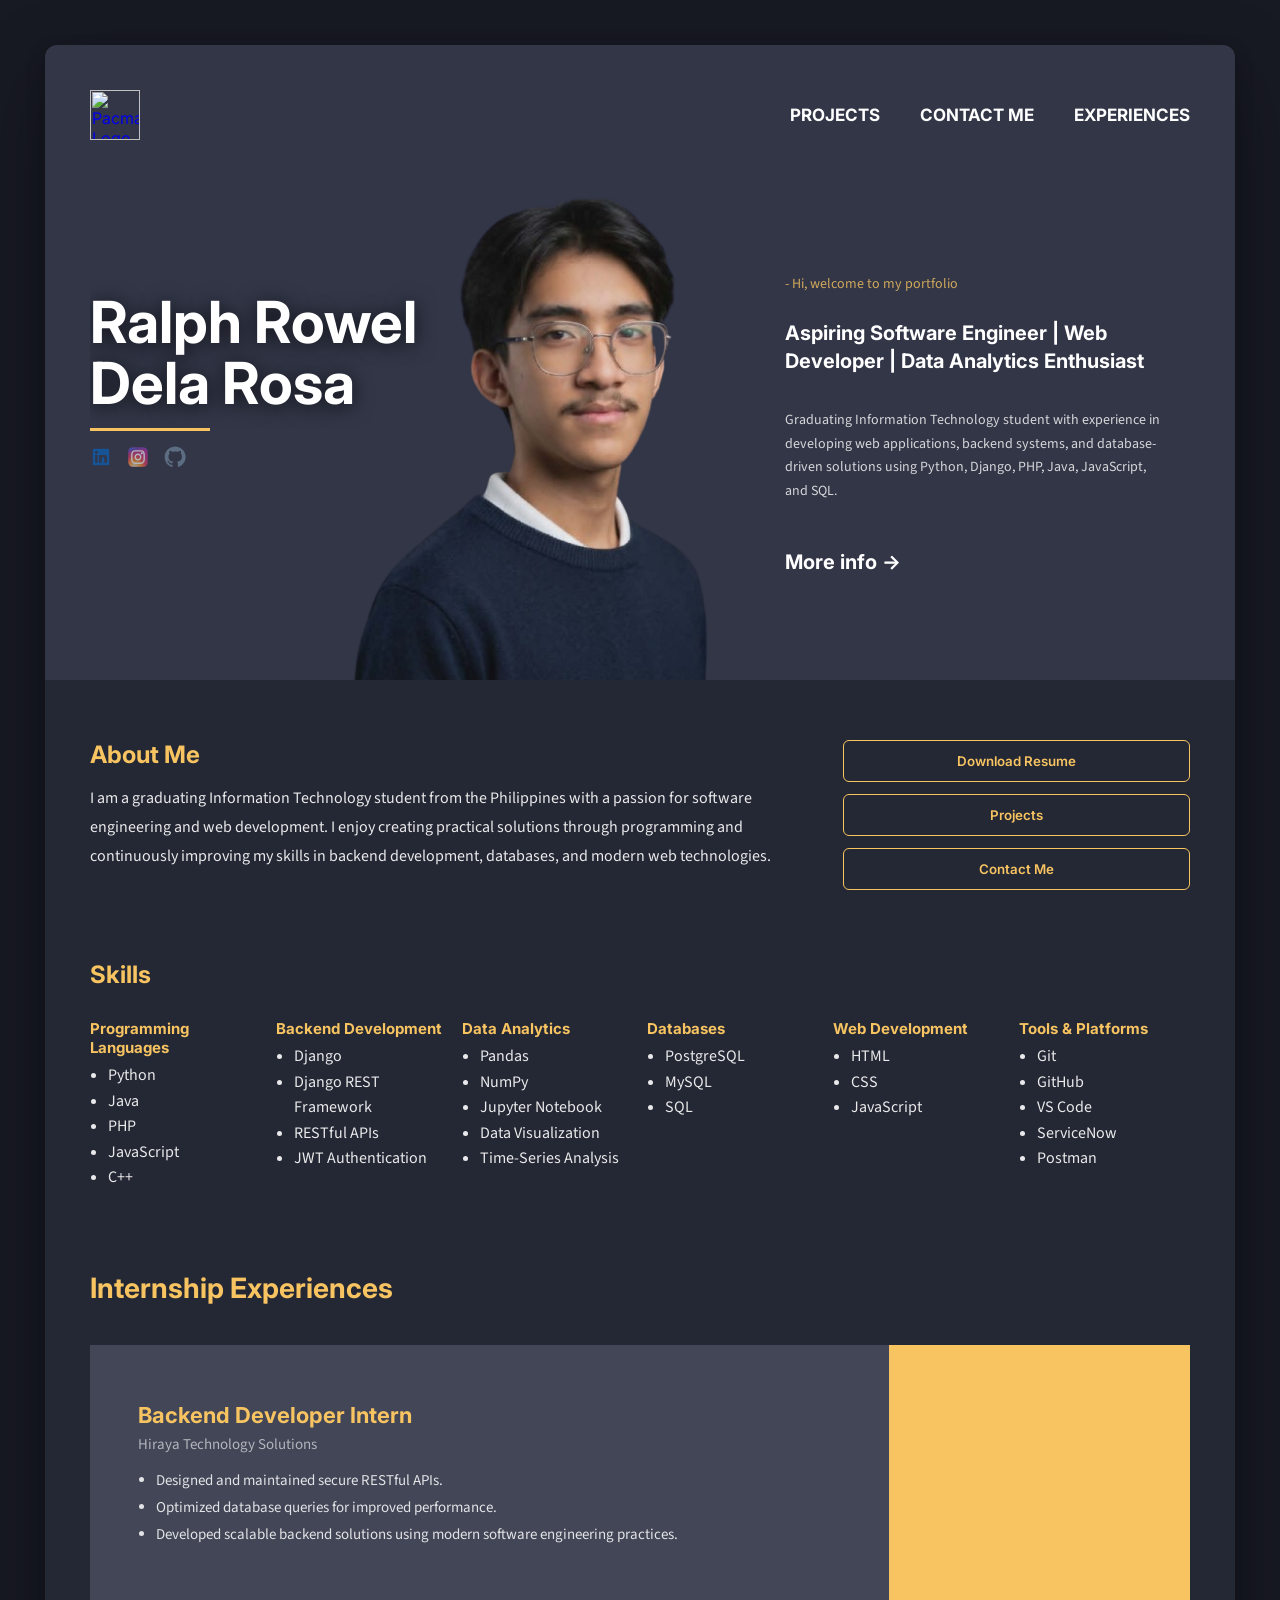
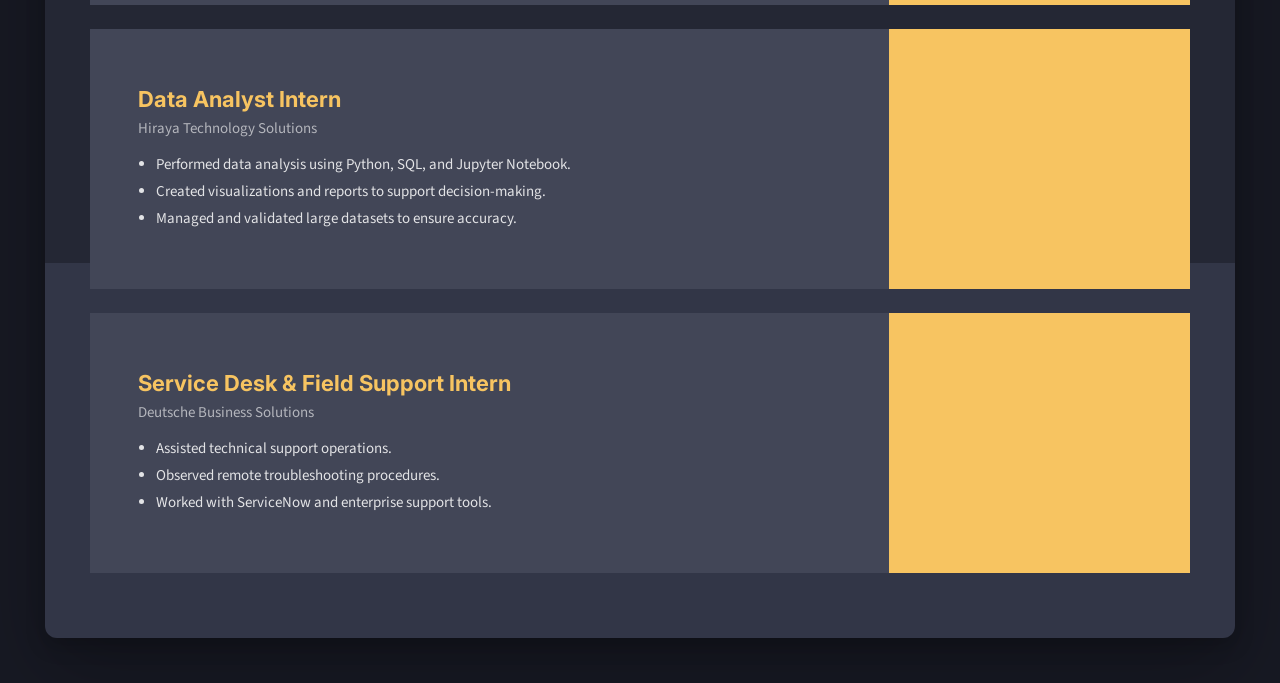
==== index.html @ 61524c58 "created hero, aboaut-skill, experience sections" ====
<head>
    <link href="https://fonts.googleapis.com/css2?family=Inter:wght@400;600;700&family=Source+Sans+3:wght@300;400;600&display=swap" rel="stylesheet">
    <link rel="stylesheet" href="css/global.css">
    <link rel="stylesheet" href="css/layout.css">
    <link rel="stylesheet" href="css/navbar.css">
    <link rel="stylesheet" href="css/hero.css">
    <link rel="stylesheet" href="css/about-skill.css">
    <link rel="stylesheet" href="css/experiences.css">
</head>
<body>

    <div class="page-container">

        <div class="content">
            <nav class="navbar">

                <a href="index.html" class="logo">
                    <img src="assets/images/Pacman.png" alt="Pacman Logo">
                </a>

                <div class="nav-links">
                    <a href="projects.html"><b>PROJECTS</b></a>
                    <a href="#contact"><b>CONTACT ME</b></a>
                    <a href="#xp"><b>EXPERIENCES</b></a>
                </div>

            </nav>
            <section class="hero">

                <div class="hero-image">
                    <img src="assets/images/ralph2.png" alt="ralph">
                </div>

                <div class="hero-left">
                    <h1>Ralph Rowel<br>Dela Rosa</h1>
                    <div class="hero-line"></div>
                    <div class="hero-socials">
                        <a href="https://linkedin.com">
                            <img src="assets/icons/linkedin.svg" alt="LinkedIn">
                        </a>
                        <a href="https://instagram.com">
                            <img src="assets/icons/instagram.svg" alt="Instagram">
                        </a>
                        <a href="https://github.com">
                            <img src="assets/icons/github.svg" alt="GitHub">
                        </a>
                    </div>
                </div>

                <div class="hero-right">
                    <p style="color: #F7C461;">- Hi, welcome to my portfolio</p>
                    <br>
                    <h2>Aspiring Software Engineer | Web Developer | Data Analytics Enthusiast</h2>
                    <br>
                    <p>
                        Graduating Information Technology student with experience in developing web applications,
                        backend systems, and database-driven solutions using Python, Django, PHP, Java, JavaScript, and SQL.
                    </p>
                    <br>
                    <br>
                    <h2>
                        More info ->
                    </h2>
                </div>

            </section>

        </div>

        <section class="about-skill">

            <div class="content">
                
                <!-- ABOUT + BUTTONS -->
                <div class="about-container">

                    <div class="about-left">

                        <h2>About Me</h2>   

                        <p>
                            I am a graduating Information Technology student from the Philippines with a passion for software engineering and web development. I enjoy creating practical solutions through programming and continuously improving my skills in backend development, databases, and modern web technologies.
                        </p>

                    </div>

                    <div class="about-buttons">

                        <button>Download Resume</button>
                        <button>Projects</button>
                        <button>Contact Me</button>

                    </div>

                </div>

                <!-- SKILLS -->
                <div class="skills-container">

                    <h2>Skills</h2>

                    <div class="skills-grid">

                        <div class="skill-group">
                            <h3>Programming Languages</h3>
                            <ul>
                                <li>Python</li>
                                <li>Java</li>
                                <li>PHP</li>
                                <li>JavaScript</li>
                                <li>C++</li>
                            </ul>
                        </div>

                        <div class="skill-group">
                            <h3>Backend Development</h3>
                            <ul>
                                <li>Django</li>
                                <li>Django REST Framework</li>
                                <li>RESTful APIs</li>
                                <li>JWT Authentication</li>
                            </ul>
                        </div>

                        <div class="skill-group">
                            <h3>Data Analytics</h3>
                            <ul>
                                <li>Pandas</li>
                                <li>NumPy</li>
                                <li>Jupyter Notebook</li>
                                <li>Data Visualization</li>
                                <li>Time-Series Analysis</li>
                            </ul>
                        </div>

                        <div class="skill-group">
                            <h3>Databases</h3>
                            <ul>
                                <li>PostgreSQL</li>
                                <li>MySQL</li>
                                <li>SQL</li>
                            </ul>
                        </div>

                        <div class="skill-group">
                            <h3>Web Development</h3>
                            <ul>
                                <li>HTML</li>
                                <li>CSS</li>
                                <li>JavaScript</li>
                            </ul>
                        </div>

                        <div class="skill-group">
                            <h3>Tools & Platforms</h3>
                            <ul>
                                <li>Git</li>
                                <li>GitHub</li>
                                <li>VS Code</li>
                                <li>ServiceNow</li>
                                <li>Postman</li>
                            </ul>
                        </div>

                    </div>

                </div>
                

            </div>
        </section>
        <section class="experiences" id="xp">
            <div class="content">

                <h2 class="experiences-header">Internship Experiences</h2>

                <div class="experiences-list">

                    <div class="experience-card">
                        <div class="experience-info">
                            <h3>Backend Developer Intern</h3>
                            <p class="experience-company">Hiraya Technology Solutions</p>
                            <ul>
                                <li>Designed and maintained secure RESTful APIs.</li>
                                <li>Optimized database queries for improved performance.</li>
                                <li>Developed scalable backend solutions using modern software engineering practices.</li>
                            </ul>
                        </div>
                        <div class="experience-image"></div>
                    </div>

                    <div class="experience-card">
                        <div class="experience-info">
                            <h3>Data Analyst Intern</h3>
                            <p class="experience-company">Hiraya Technology Solutions</p>
                            <ul>
                                <li>Performed data analysis using Python, SQL, and Jupyter Notebook.</li>
                                <li>Created visualizations and reports to support decision-making.</li>
                                <li>Managed and validated large datasets to ensure accuracy.</li>
                            </ul>
                        </div>
                        <div class="experience-image"></div>
                    </div>

                    <div class="experience-card">
                        <div class="experience-info">
                            <h3>Service Desk & Field Support Intern</h3>
                            <p class="experience-company">Deutsche Business Solutions</p>
                            <ul>
                                <li>Assisted technical support operations.</li>
                                <li>Observed remote troubleshooting procedures.</li>
                                <li>Worked with ServiceNow and enterprise support tools.</li>
                            </ul>
                        </div>
                        <div class="experience-image"></div>
                    </div>

                </div>
            </div>
        </section>
    </div>

</body>
---- css/global.css ----
* {
    margin: 0;
    padding: 0;
    box-sizing: border-box;
}
h1, h2, h3, .navbar {
    font-family: 'Inter', sans-serif;
}

body, p {
    font-family: 'Source Sans 3', sans-serif;
}
body {
    background-color: #171923;
    color: white;
}
---- css/layout.css ----
.page-container {
    position: relative;

    /* floating space from browser edges */
    margin: 45px;

    /* "paper" background */
    background-color: #323647;
    

    /* shape of the paper */
    border-radius: 12px;

    /* inner spacing for all content */
    padding: 45px;

    /* ensures it fills screen height nicely */
    min-height: calc(100vh - 90px);

    box-shadow:
        0 8px 20px rgba(0,0,0,0.20),
        0 30px 80px rgba(0,0,0,0.25);
}
.content {
    max-width: 1100px;
    margin: 0 auto;
}
---- css/navbar.css ----
.navbar {
    display: flex;
    justify-content: space-between;
    align-items: center;

    /* IMPORTANT: keeps it inside layout breathing space */
    width: 100%;

    /* adds extra separation from top if needed */
    margin-bottom: 40px;
    
}
.logo {
    display: flex;
    align-items: center;
}

.logo img {
    height: 50px;
    width: auto;
}
.nav-links {
    display: flex;
    gap: 40px; /* space between menu items */
    align-items: center;
}
.nav-links a {
    position: relative;
    text-decoration: none;
    color: white;
    font-weight: bold;
    font-size: 17px;

    transition: color 0.25s ease;
}
.nav-links a:hover {
    color: #b5b5b5;
}
.nav-links a::after {
    content: "";

    position: absolute;
    left: 50%;
    bottom: -10px;

    width: 9px;
    height: 9px;
    background-color: #F7C461;

    border-radius: 50%;

    transform: translateX(-50%) scale(0);
    transition: transform 0.25s ease;
}
.nav-links a:hover::after {
    transform: translateX(-50%) scale(1);
}
---- css/hero.css ----
/* =====================
   HERO SECTION
===================== */
.hero {
    position: relative;             /* image anchors to this */
    display: flex;
    justify-content: space-between;
    align-items: center;
    overflow: hidden;               /* stops image bleeding into about-skill */
    min-height: 500px;              /* ← overall hero height — adjust this */
    margin-top: 40px;
}

/* =====================
   PHOTO — sits behind everything
===================== */
.hero-image {
    position: absolute;
    bottom: 0;                      /* ← anchored to bottom of hero */
    left: 48%;                      /* ← horizontal position — adjust this */
    transform: translateX(-65%);    /* ← fine-tune left/right centering — adjust this */
    width: 420px;                   /* ← image width — adjust this */
    height: 105%;                   /* ← image height — adjust this */
    z-index: 1;                     /* behind both columns */
    overflow: hidden;
    border-radius: 12px 12px 0 0;  /* flat bottom, rounded top */
    transition: transform 0.3s ease;
}

.hero-image:hover {
    transform: translateX(-65%) scale(1.02); /* keeps position on hover */
}

.hero-image img {
    width: 100%;
    height: 100%;
    object-fit: cover;
    object-position: top;           /* ← crop focus — change to 'center' if needed */
    display: block;
}

/* =====================
   LEFT SIDE — name, line, socials
===================== */
.hero-left {
    flex-shrink: 0;
    display: flex;
    flex-direction: column;
    gap: 15px;
    position: relative;
    z-index: 2;
    margin-top: -100px;
}

.hero-left h1 {
    margin: 0;
    font-size: 58px;                /* ← name size — adjust this */
    line-height: 1.05;
    text-shadow: 0 2px 20px rgba(0, 0, 0, 0.7); /* keeps name readable over photo */
}

/* GOLD LINE — underline of name */
.hero-line {
    width: 120px;
    height: 3px;
    background-color: #F7C461;
}

/* SOCIAL LINKS */
.hero-socials {
    display: flex;
    flex-direction: row;
    gap: 15px;
    align-items: center;
}

.hero-socials a {
    text-decoration: none;
    font-size: 14px;
    opacity: 0.8;
    transition: 0.2s ease;
}

.hero-socials a:hover {
    opacity: 1;
    color: #F7C461;
}

.hero-socials img {
    width: 22px;
    height: 22px;
    cursor: pointer;
    opacity: 0.8;
    transition: 0.2s ease;
}

.hero-socials img:hover {
    opacity: 1;
    transform: translateY(-2px);
}

/* =====================
   RIGHT SIDE — intro text
===================== */
.hero-right {
    position: absolute;             /* out of flex flow entirely */
    right: 25;                       /* ← anchored to right edge of hero — adjust this */
    top: 50%;
    transform: translateY(-50%);    /* vertically centered */
    width: 380px;                   /* ← fixed width so text doesn't sprawl — adjust this */
    z-index: 2;
}

.hero-right h2 {
    font-size: 20px;
    line-height: 1.4;
    margin-bottom: 12px;
    transition: color 0.2s ease;
}

.hero-right h2:hover {
    color: #F7C461;
}

.hero-right p {
    font-size: 14px;
    line-height: 1.7;
    opacity: 0.8;
    max-width: 380px;
}
---- css/about-skill.css ----
.about-skill {
    background-color: #242734;
    color: white;
    padding: 60px 0;
    margin-left: -45px;
    margin-right: -45px;
    margin-bottom: 0px;
}

/* =========================
   ABOUT SECTION
========================= */

.about-container {
    display: flex;
    justify-content: space-between;
    align-items: flex-start;
    gap: 60px;
    margin-bottom: 70px;
}

.about-left {
    flex: 2;
}

.about-left h2 {
    color: #F7C461;
    margin-bottom: 15px;
}

.about-left p {
    font-size: 16px;
    line-height: 1.8;
    opacity: 0.9;
}

/* =========================
   BUTTONS
========================= */

.about-buttons {
    flex: 1;

    display: flex;
    flex-direction: column;
    gap: 12px;
}

.about-buttons button {
    background-color: transparent;
    border: 1px solid #F7C461;
    color: #F7C461;

    padding: 12px;

    border-radius: 6px;

    cursor: pointer;
    transition: 0.25s ease;

    font-family: 'Inter', sans-serif;
    font-weight: 600;
}

.about-buttons button:hover {
    background-color: #F7C461;
    color: #242734;
}

/* =========================
   SKILLS
========================= */

.skills-container h2 {
    color: #F7C461;
    margin-bottom: 30px;
}

.skills-grid {
    display: grid;
    grid-template-columns: repeat(6, 1fr);
    gap: 15px;
    align-items: start;     /* each group only as tall as its content */
}

.skill-group {
    min-width: 0;           /* prevents content from overflowing its column */
}

.skill-group h3 {
    color: #F7C461;
    margin-bottom: 6px;     /* slight bump so heading doesn't sit too tight */
    font-size: 15px;
    white-space: normal;    /* allows heading to wrap if needed */
    word-break: break-word;
}

.skill-group ul {
    padding-left: 18px;
}

.skill-group li {
    margin-bottom: 0px;
    line-height: 1.6;
    opacity: 0.9;
}
---- css/experiences.css ----
.experiences {
    position: relative;
    padding: 20px 0;
}

.experiences::before {
    content: '';
    position: absolute;
    top: 0;
    left: -45px;                    /* matches about-skill negative margins */
    right: -45px;                   /* matches about-skill negative margins */
    height: 65%;                    /* ← how far it bleeds down — adjust this */
    background-color: #242734;      /* exact about-skill background color */
    z-index: 0;
}

.experiences .content {
    position: relative;
    z-index: 1;
}

.experiences-header {
    color: #F7C461;
    margin-bottom: 40px;
    font-size: 28px;
}

/* ---- CARDS LIST ---- */
.experiences-list {
    display: flex;
    flex-direction: column;
    gap: 24px;                          /* ← spacing between cards — adjust this */
}

/* ---- SINGLE CARD ---- */
.experience-card {
    display: flex;
    justify-content: space-between;
    align-items: center;
    background-color: #424657;
    border-radius: 0;                   /* ← removed rounded edges */
    padding: 40px 48px;                 /* ← increased inner spacing */
    height: 260px;                      /* ← taller card — adjust this */
    box-sizing: border-box;
}

/* ---- LEFT: TEXT ---- */
.experience-info {
    display: flex;
    flex-direction: column;
    justify-content: center;
    gap: 6px;
    flex: 1;
    padding-right: 40px;               /* ← gap between text and image — adjust this */
}

.experience-info h3 {
    color: #F7C461;
    font-size: 22px;                    /* ← bigger title */
    margin: 0;
}

.experience-company {
    font-size: 15px;                    /* ← bigger company name */
    opacity: 0.6;
    margin: 0;
}

.experience-info ul {
    margin: 6px 0 0;
    padding-left: 18px;
}

.experience-info li {
    font-size: 15px;                    /* ← bigger bullet text */
    line-height: 1.8;
    opacity: 0.85;
}

/* ---- RIGHT: IMAGE PLACEHOLDER ---- */
.experience-image {
    margin-top: -40px;              /* matches card padding-top */
    margin-bottom: -40px;           /* matches card padding-bottom */
    margin-right: -48px;            /* matches card padding-right */
    width: 30%;                     /* ← how much of the card it covers — adjust this */
    height: calc(100% + 80px);      /* compensates for the top + bottom negative margins */
    background-color: #F7C461;
    border-radius: 0;
    flex-shrink: 0;
}
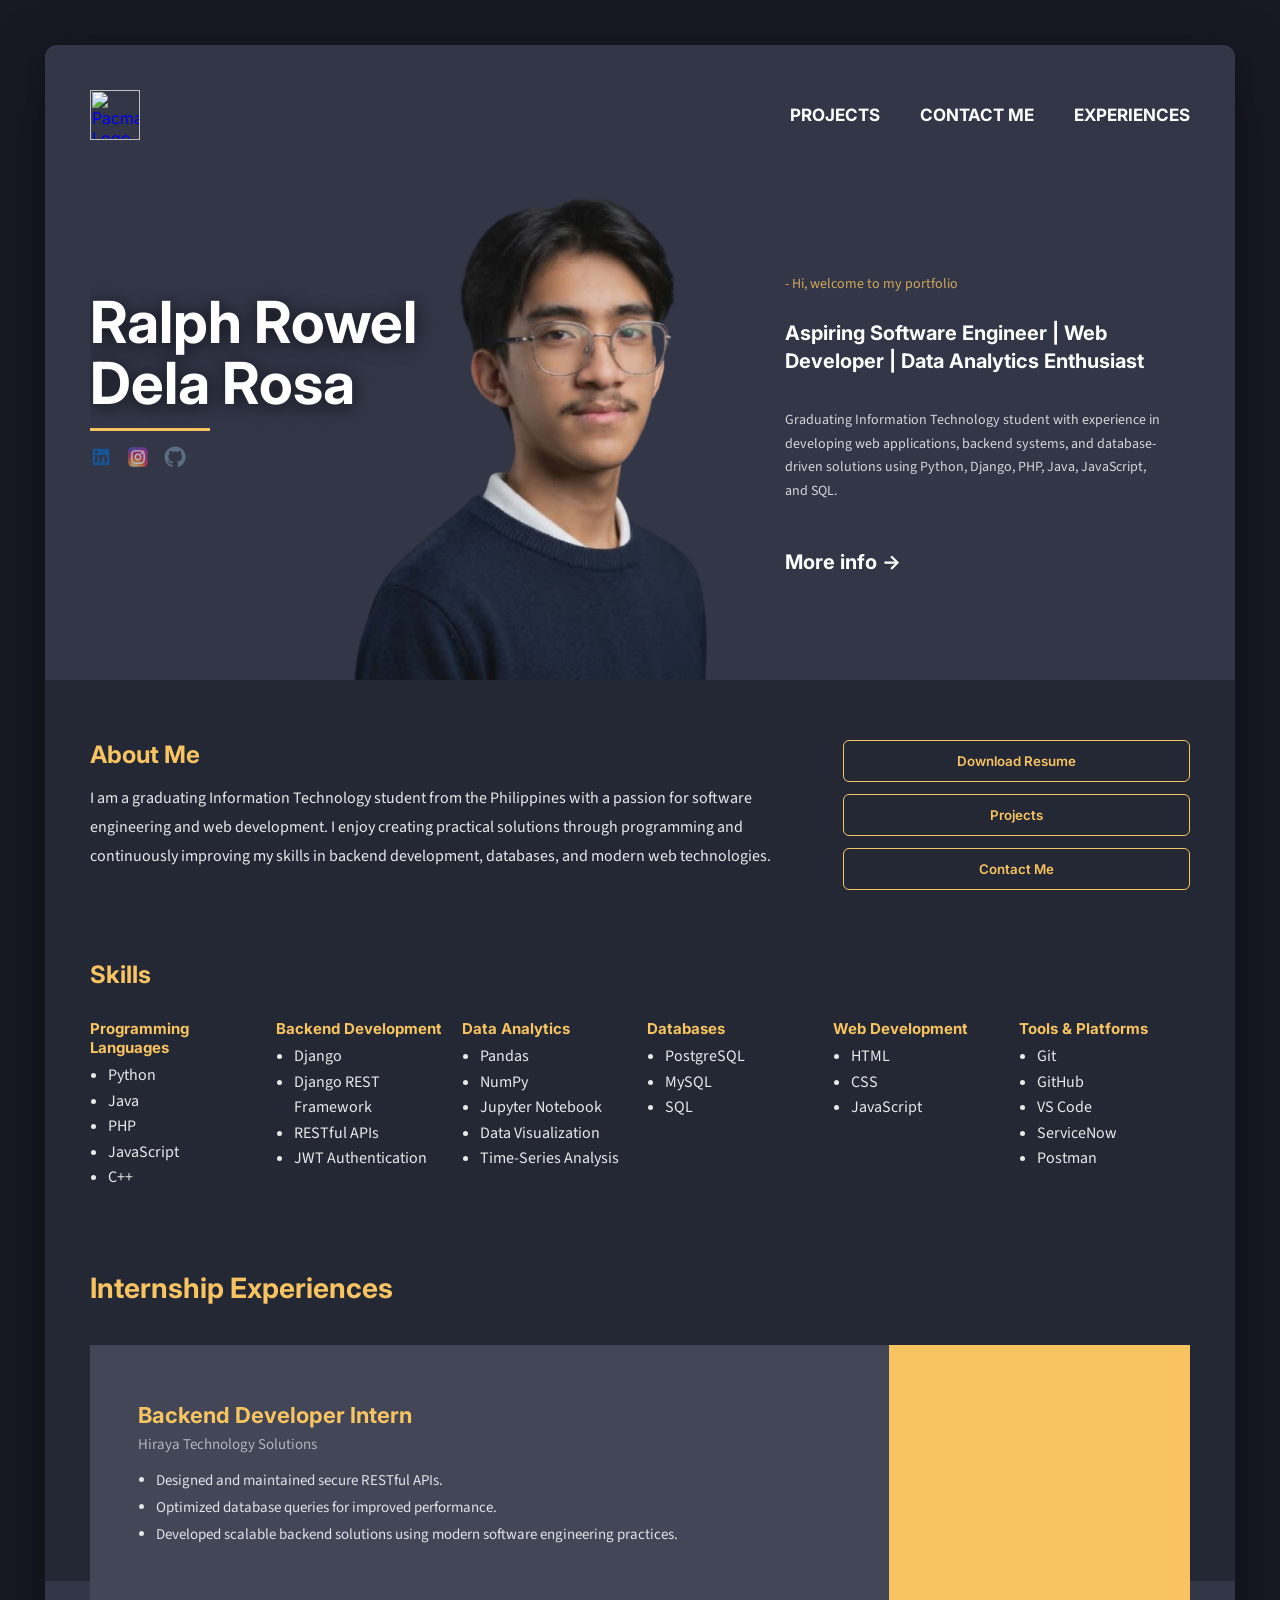
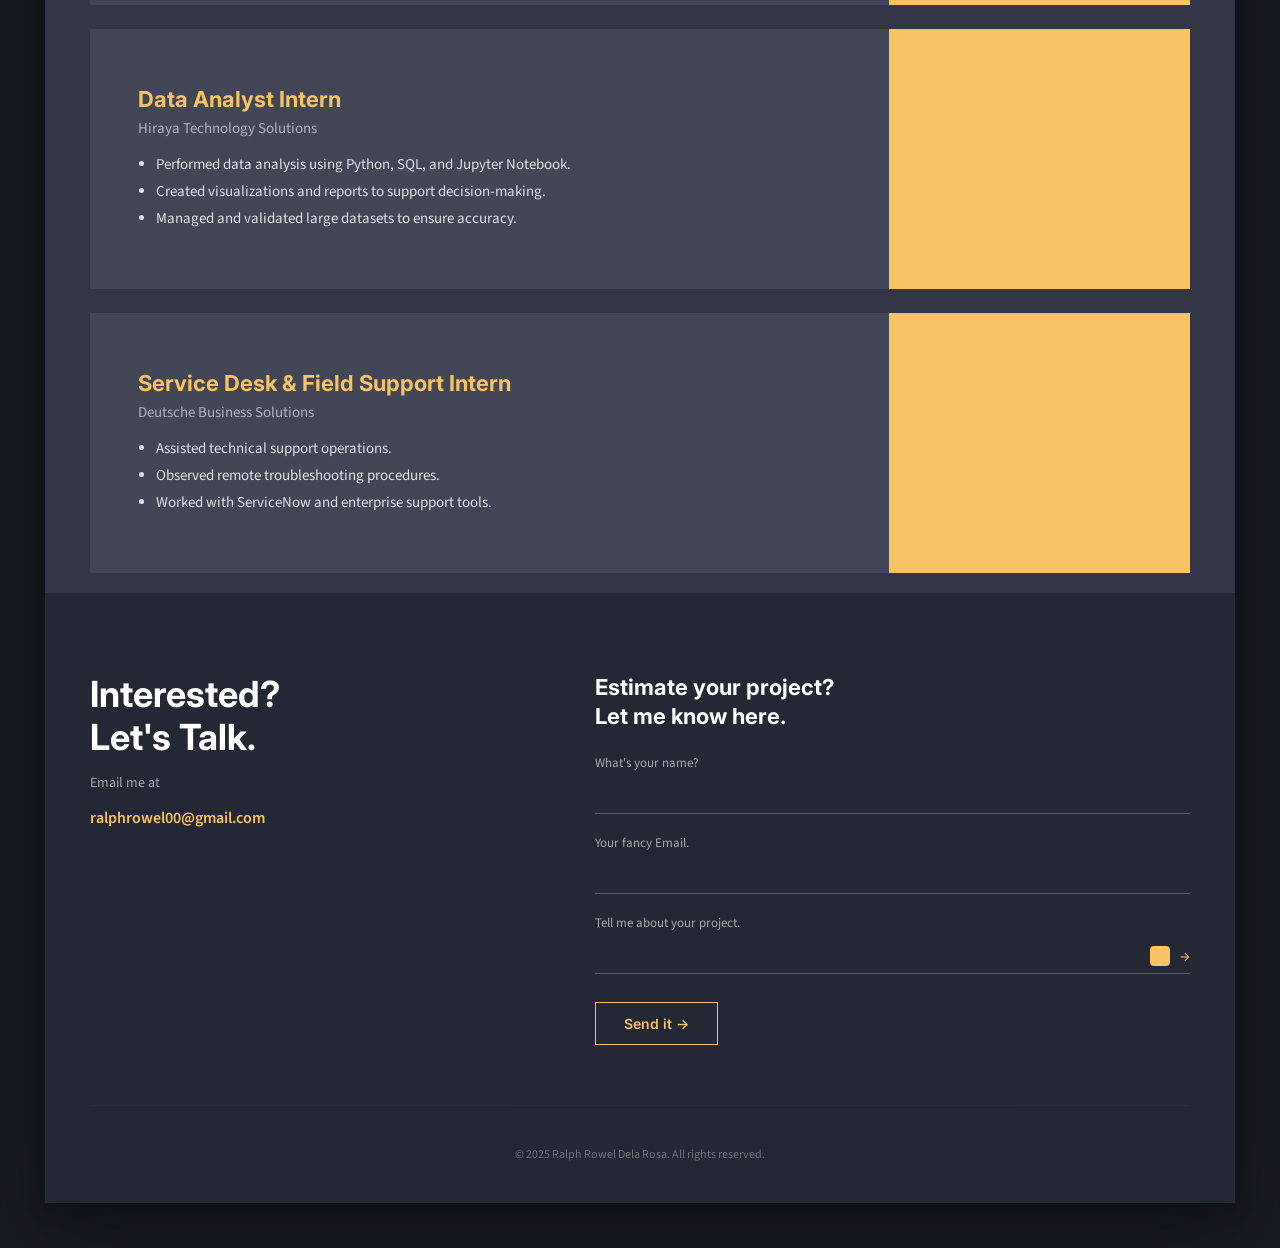
==== commit 34356494: "footer" ====
--- a/index.html
+++ b/index.html
@@ -6,6 +6,7 @@
     <link rel="stylesheet" href="css/hero.css">
     <link rel="stylesheet" href="css/about-skill.css">
     <link rel="stylesheet" href="css/experiences.css">
+    <link rel="stylesheet" href="css/footer.css">
 </head>
 <body>
 
@@ -218,6 +219,58 @@
                 </div>
             </div>
         </section>
+        <footer class="footer" id="contact">
+            <div class="content">
+                <div class="footer-container">
+
+                    <!-- LEFT -->
+                    <div class="footer-left">
+                        <h2>Interested?<br>Let's Talk.</h2>
+                        <p>Email me at</p>
+                        <a href="mailto:ralphrowel00@gmail.com" class="footer-email">
+                            ralphrowel00@gmail.com
+                        </a>
+                    </div>
+
+                    <!-- RIGHT -->
+                    <div class="footer-right">
+                        <h2>Estimate your project?<br>Let me know here.</h2>
+
+                        <!-- replace YOUR_FORM_ID with your Formspree ID when ready -->
+                        <form class="footer-form" action="https://formspree.io/f/YOUR_FORM_ID" method="POST">
+
+                            <div class="form-field">
+                                <label>What's your name?</label>
+                                <input type="text" name="name" placeholder=" " required>
+                            </div>
+
+                            <div class="form-field">
+                                <label>Your fancy Email.</label>
+                                <input type="email" name="email" placeholder=" " required>
+                            </div>
+
+                            <div class="form-field">
+                                <label>Tell me about your project.</label>
+                                <div class="form-last-row">
+                                    <input type="text" name="project" required>
+                                    <div class="form-actions">
+                                        <div class="attach-btn"></div>  <!-- replace with icon later -->
+                                        <span class="form-arrow">→</span>
+                                    </div>
+                                </div>
+                            </div>
+
+                            <button type="submit">Send it →</button>
+
+                        </form>
+                    </div>
+
+                </div>
+
+                <p class="footer-bottom">© 2025 Ralph Rowel Dela Rosa. All rights reserved.</p>
+
+            </div>
+        </footer>
     </div>
 
 </body>
--- a/css/experiences.css
+++ b/css/experiences.css
@@ -9,7 +9,7 @@
     top: 0;
     left: -45px;                    /* matches about-skill negative margins */
     right: -45px;                   /* matches about-skill negative margins */
-    height: 65%;                    /* ← how far it bleeds down — adjust this */
+    height: 35%;                    /* ← how far it bleeds down — adjust this */
     background-color: #242734;      /* exact about-skill background color */
     z-index: 0;
 }
--- a/css/footer.css
+++ b/css/footer.css
@@ -0,0 +1,166 @@
+.footer {
+    background-color: #242734;
+    color: white;
+    padding: 80px 0 40px;
+    margin-left: -45px;
+    margin-right: -45px;
+    margin-bottom: -45px;           /* ← pulls footer flush to page bottom */
+}
+
+.footer-container {
+    display: flex;
+    justify-content: space-between;
+    align-items: flex-start;
+    gap: 80px;                      /* ← gap between left and right — adjust this */
+    margin-bottom: 60px;
+}
+
+/* ---- LEFT ---- */
+.footer-left {
+    flex: 1;
+    display: flex;
+    flex-direction: column;
+    gap: 14px;
+}
+
+.footer-left h2 {
+    font-size: 36px;                /* ← heading size — adjust this */
+    line-height: 1.2;
+    margin: 0;
+}
+
+.footer-left p {
+    font-size: 14px;
+    opacity: 0.6;
+    margin: 0;
+}
+
+.footer-email {
+    color: #F7C461;
+    text-decoration: none;
+    font-size: 16px;
+    font-weight: 600;
+    transition: opacity 0.2s ease;
+}
+
+.footer-email:hover {
+    opacity: 0.75;
+}
+
+/* ---- RIGHT ---- */
+.footer-right {
+    flex: 1.4;
+    display: flex;
+    flex-direction: column;
+    gap: 24px;
+}
+
+.footer-right h2 {
+    font-size: 22px;
+    line-height: 1.3;
+    margin: 0;
+}
+
+/* ---- FORM ---- */
+.footer-form {
+    display: flex;
+    flex-direction: column;
+    gap: 20px;
+}
+
+.form-field {
+    display: flex;
+    flex-direction: column;
+    gap: 6px;
+    position: relative;
+}
+
+.form-field label {
+    font-size: 13px;
+    opacity: 0.6;
+}
+
+.form-field input {
+    background: transparent;
+    border: none;
+    border-bottom: 1px solid rgba(255, 255, 255, 0.25);
+    color: white;
+    font-size: 15px;
+    font-family: 'Inter', sans-serif;
+    padding: 8px 32px 8px 0;        /* right padding leaves room for arrow */
+    outline: none;
+    transition: border-color 0.2s ease;
+    width: 100%;
+    box-sizing: border-box;
+}
+
+.form-field input:focus {
+    border-bottom-color: #F7C461;
+}
+
+.form-last-row {
+    display: flex;
+    align-items: center;
+    border-bottom: 1px solid rgba(255, 255, 255, 0.25);
+    transition: border-color 0.2s ease;
+}
+
+.form-last-row input {
+    border-bottom: none;            /* border is now on the wrapper */
+    flex: 1;
+}
+
+.form-last-row:focus-within {
+    border-bottom-color: #F7C461;
+}
+
+.form-actions {
+    display: flex;
+    align-items: center;
+    gap: 10px;
+    flex-shrink: 0;
+}
+
+.attach-btn {
+    width: 20px;                    /* ← swap with img tag when ready */
+    height: 20px;
+    background-color: #F7C461;      /* temporary placeholder */
+    border-radius: 4px;
+    cursor: pointer;
+}
+
+.form-arrow {
+    color: #F7C461;
+    font-size: 16px;
+    pointer-events: none;
+}
+
+/* ---- SUBMIT ---- */
+.footer-form button {
+    align-self: flex-start;
+    background: transparent;
+    border: 1px solid #F7C461;
+    color: #F7C461;
+    padding: 12px 28px;
+    font-family: 'Inter', sans-serif;
+    font-weight: 600;
+    font-size: 14px;
+    cursor: pointer;
+    transition: 0.25s ease;
+    margin-top: 8px;
+}
+
+.footer-form button:hover {
+    background-color: #F7C461;
+    color: #242734;
+}
+
+/* ---- BOTTOM ---- */
+.footer-bottom {
+    text-align: center;
+    font-size: 12px;
+    opacity: 0.35;
+    margin: 0;
+    padding-top: 40px;
+    border-top: 1px solid rgba(255, 255, 255, 0.08);
+}
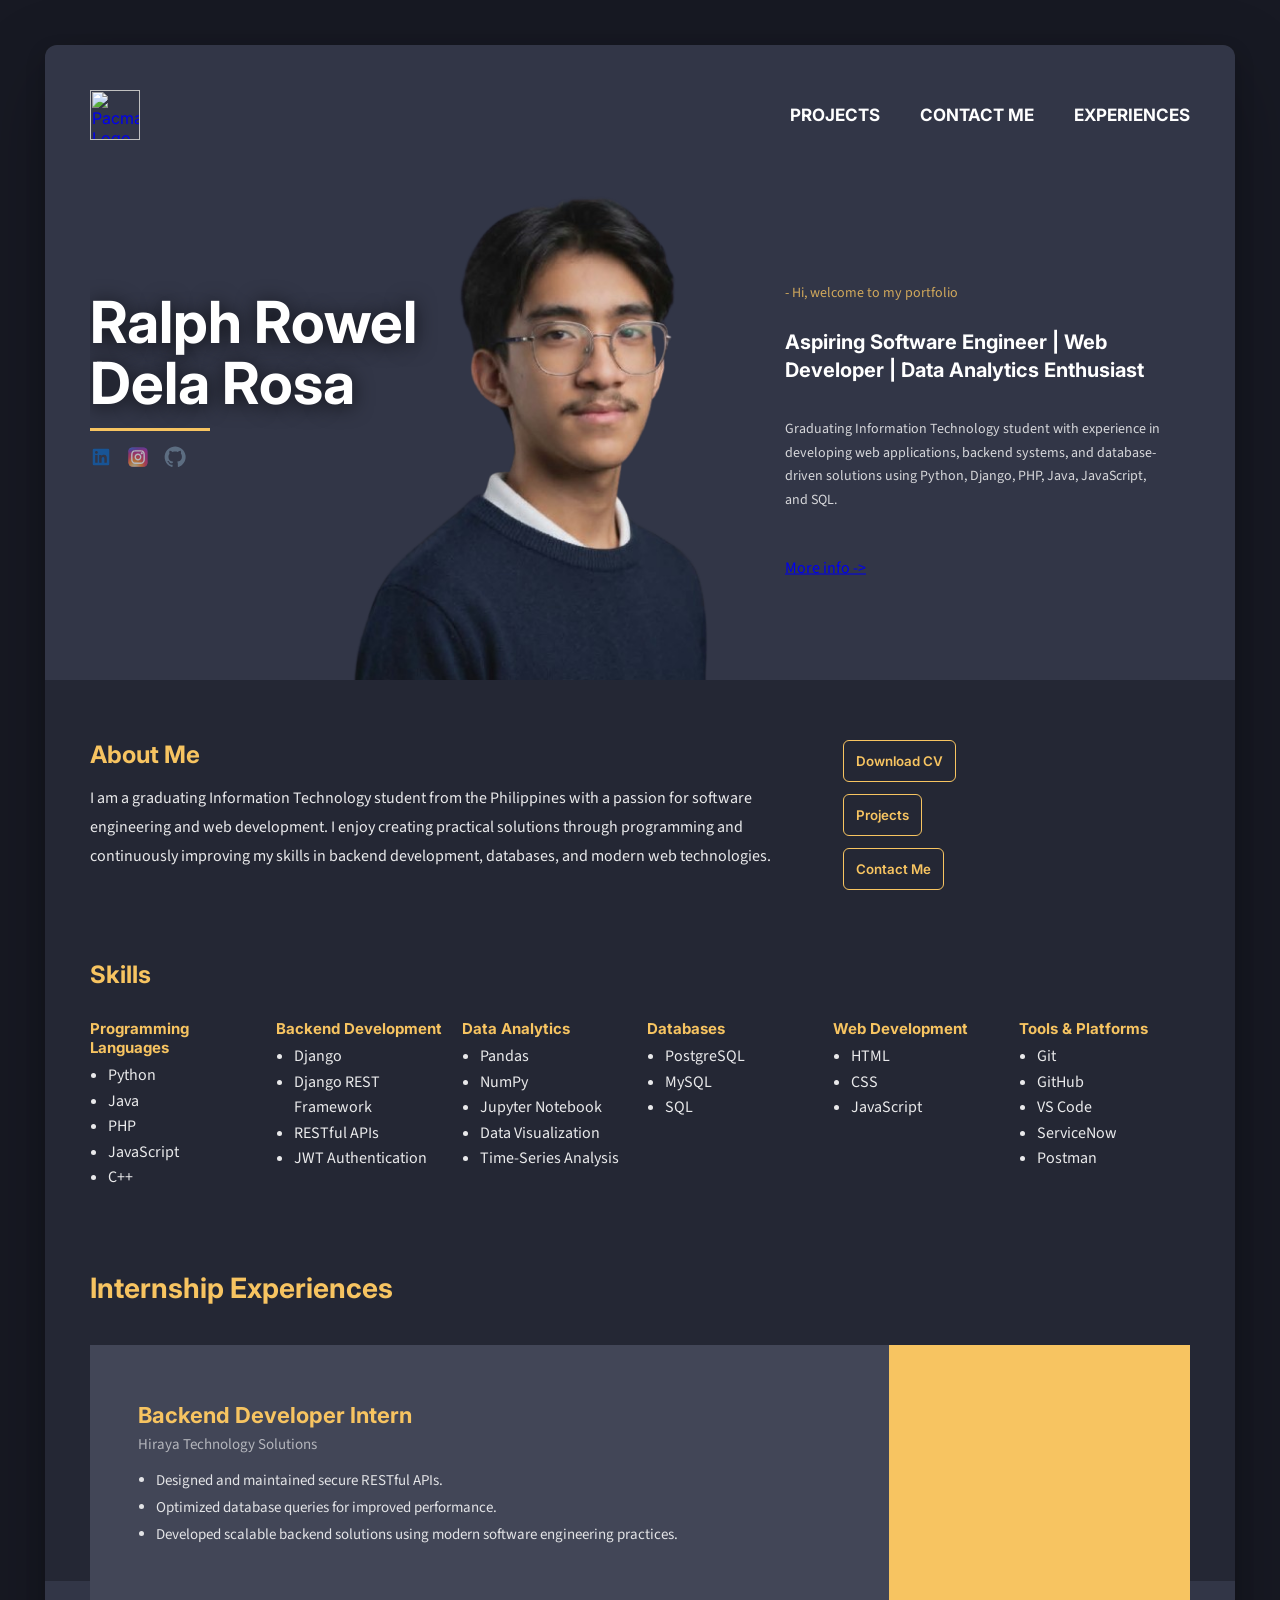
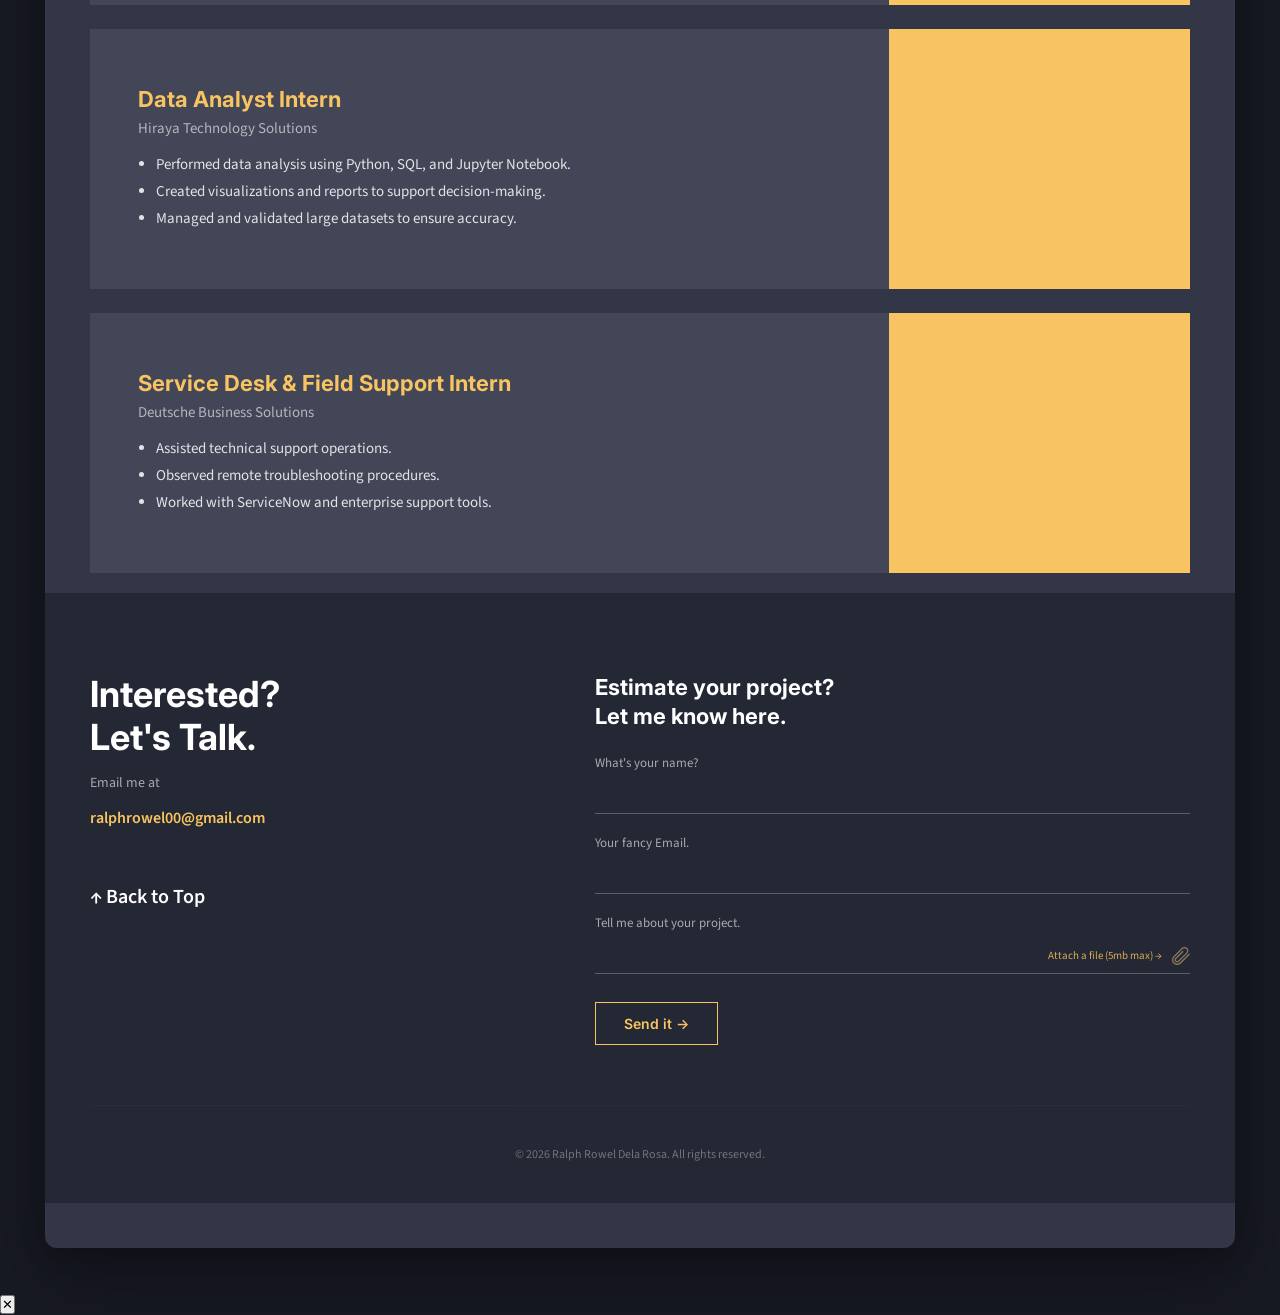
==== commit ff4ba924: "updated the forms at footer" ====
--- a/index.html
+++ b/index.html
@@ -7,10 +7,11 @@
     <link rel="stylesheet" href="css/about-skill.css">
     <link rel="stylesheet" href="css/experiences.css">
     <link rel="stylesheet" href="css/footer.css">
+    <script src="js/xp.js"></script>
 </head>
 <body>
 
-    <div class="page-container">
+    <div id="top" class="page-container">
 
         <div class="content">
             <nav class="navbar">
@@ -36,13 +37,13 @@
                     <h1>Ralph Rowel<br>Dela Rosa</h1>
                     <div class="hero-line"></div>
                     <div class="hero-socials">
-                        <a href="https://linkedin.com">
+                        <a href="https://www.linkedin.com/in/ralph-rowel-dela-rosa-723a4b3a6/" target="_blank" rel="noopener noreferrer">
                             <img src="assets/icons/linkedin.svg" alt="LinkedIn">
                         </a>
-                        <a href="https://instagram.com">
+                        <a href="https://www.instagram.com/ralph_rowel/" target="_blank" rel="noopener noreferrer">
                             <img src="assets/icons/instagram.svg" alt="Instagram">
                         </a>
-                        <a href="https://github.com">
+                        <a href="https://github.com/ralphrowel/" target="_blank" rel="noopener noreferrer">
                             <img src="assets/icons/github.svg" alt="GitHub">
                         </a>
                     </div>
@@ -59,16 +60,16 @@
                     </p>
                     <br>
                     <br>
-                    <h2>
-                        More info ->
-                    </h2>
+                    
+                    <a href="#about" class="more-info">More info -></a>
+                    
                 </div>
 
             </section>
 
         </div>
 
-        <section class="about-skill">
+        <section id="about" class="about-skill">
 
             <div class="content">
                 
@@ -87,10 +88,16 @@
 
                     <div class="about-buttons">
 
-                        <button>Download Resume</button>
-                        <button>Projects</button>
-                        <button>Contact Me</button>
-
+                        <a href="assets/cv/RalphRowel_CV.pdf" download>
+                            <button>Download CV</button>
+                        </a>
+                        <a href="projects.html">
+                            <button>Projects</button>
+                        </a>
+                        <a href="#contact">
+                            <button>Contact Me</button>
+                        </a>
+                        
                     </div>
 
                 </div>
@@ -187,7 +194,10 @@
                                 <li>Developed scalable backend solutions using modern software engineering practices.</li>
                             </ul>
                         </div>
-                        <div class="experience-image"></div>
+                        <div class="experience-image" onclick="openExpLightbox('assets/images/exp/rest.png')">
+                            <img src="assets/images/exp/rest.png" alt="">
+                            <div class="experience-image-hint"></div>
+                        </div>
                     </div>
 
                     <div class="experience-card">
@@ -200,7 +210,10 @@
                                 <li>Managed and validated large datasets to ensure accuracy.</li>
                             </ul>
                         </div>
-                        <div class="experience-image"></div>
+                        <div class="experience-image" onclick="openExpLightbox('assets/images/exp/data.png')">
+                            <img src="assets/images/exp/data.png" alt="">
+                            <div class="experience-image-hint"></div>
+                        </div>
                     </div>
 
                     <div class="experience-card">
@@ -213,7 +226,10 @@
                                 <li>Worked with ServiceNow and enterprise support tools.</li>
                             </ul>
                         </div>
-                        <div class="experience-image"></div>
+                        <div class="experience-image" onclick="openExpLightbox('assets/images/exp/dbs.png')">
+                            <img src="assets/images/exp/dbs.png" alt="">
+                            <div class="experience-image-hint"></div>
+                        </div>
                     </div>
 
                 </div>
@@ -230,6 +246,9 @@
                         <a href="mailto:ralphrowel00@gmail.com" class="footer-email">
                             ralphrowel00@gmail.com
                         </a>
+                        <a href="#top" class="back-to-top">
+                                ↑ Back to Top
+                        </a>                        
                     </div>
 
                     <!-- RIGHT -->
@@ -237,7 +256,7 @@
                         <h2>Estimate your project?<br>Let me know here.</h2>
 
                         <!-- replace YOUR_FORM_ID with your Formspree ID when ready -->
-                        <form class="footer-form" action="https://formspree.io/f/YOUR_FORM_ID" method="POST">
+                        <form class="footer-form" action="https://formspree.io/f/mlgklyyk" method="POST">
 
                             <div class="form-field">
                                 <label>What's your name?</label>
@@ -254,8 +273,11 @@
                                 <div class="form-last-row">
                                     <input type="text" name="project" required>
                                     <div class="form-actions">
-                                        <div class="attach-btn"></div>  <!-- replace with icon later -->
-                                        <span class="form-arrow">→</span>
+                                        <span class="form-arrow">Attach a file (5mb max) →</span>
+                                        <label for="attach" class="attach-btn" title="Attach a file">
+                                            <img src="assets/icons/attachment.svg" alt="Attach File">
+                                            <input type="file" id="attach" name="attachment" hidden>
+                                        </label>
                                     </div>
                                 </div>
                             </div>
@@ -267,10 +289,15 @@
 
                 </div>
 
-                <p class="footer-bottom">© 2025 Ralph Rowel Dela Rosa. All rights reserved.</p>
+                <p class="footer-bottom">© 2026 Ralph Rowel Dela Rosa. All rights reserved.</p>
 
             </div>
         </footer>
     </div>
-
+    <div class="exp-lightbox-overlay" id="exp-lightbox" onclick="closeExpLightboxOutside(event)">
+            <div class="exp-lightbox-box">
+                <button class="exp-lightbox-close" onclick="closeExpLightbox()">✕</button>
+            <img id="exp-lightbox-img" src="" alt="">
+        </div>
+    </div>
 </body>
--- a/css/footer.css
+++ b/css/footer.css
@@ -4,7 +4,6 @@
     padding: 80px 0 40px;
     margin-left: -45px;
     margin-right: -45px;
-    margin-bottom: -45px;           /* ← pulls footer flush to page bottom */
 }
 
 .footer-container {
@@ -122,16 +121,31 @@
 }
 
 .attach-btn {
-    width: 20px;                    /* ← swap with img tag when ready */
-    height: 20px;
-    background-color: #F7C461;      /* temporary placeholder */
-    border-radius: 4px;
+    display: flex;
+    align-items: center;
+    justify-content: center;
     cursor: pointer;
+    transition: 0.2s ease;
 }
 
+.attach-btn img {
+    width: 18px;      /* adjust size */
+    height: 18px;
+    display: block;
+    opacity: 0.8;
+    transition: 0.2s ease;
+}
+
+.attach-btn:hover img {
+    opacity: 1;
+    transform: translateY(-1px);
+}
+.attach-btn img {
+    filter: brightness(0) saturate(100%) invert(84%) sepia(32%) saturate(622%) hue-rotate(338deg) brightness(101%) contrast(94%);
+}
 .form-arrow {
-    color: #F7C461;
-    font-size: 16px;
+    color: #d7ac55;
+    font-size: 11px;
     pointer-events: none;
 }
 
@@ -163,4 +177,11 @@
     margin: 0;
     padding-top: 40px;
     border-top: 1px solid rgba(255, 255, 255, 0.08);
+}
+.back-to-top{
+    color: white;
+    text-decoration: none;
+    font-size: 20px;
+    font-weight: 600;
+    margin-top: 40px;
 }
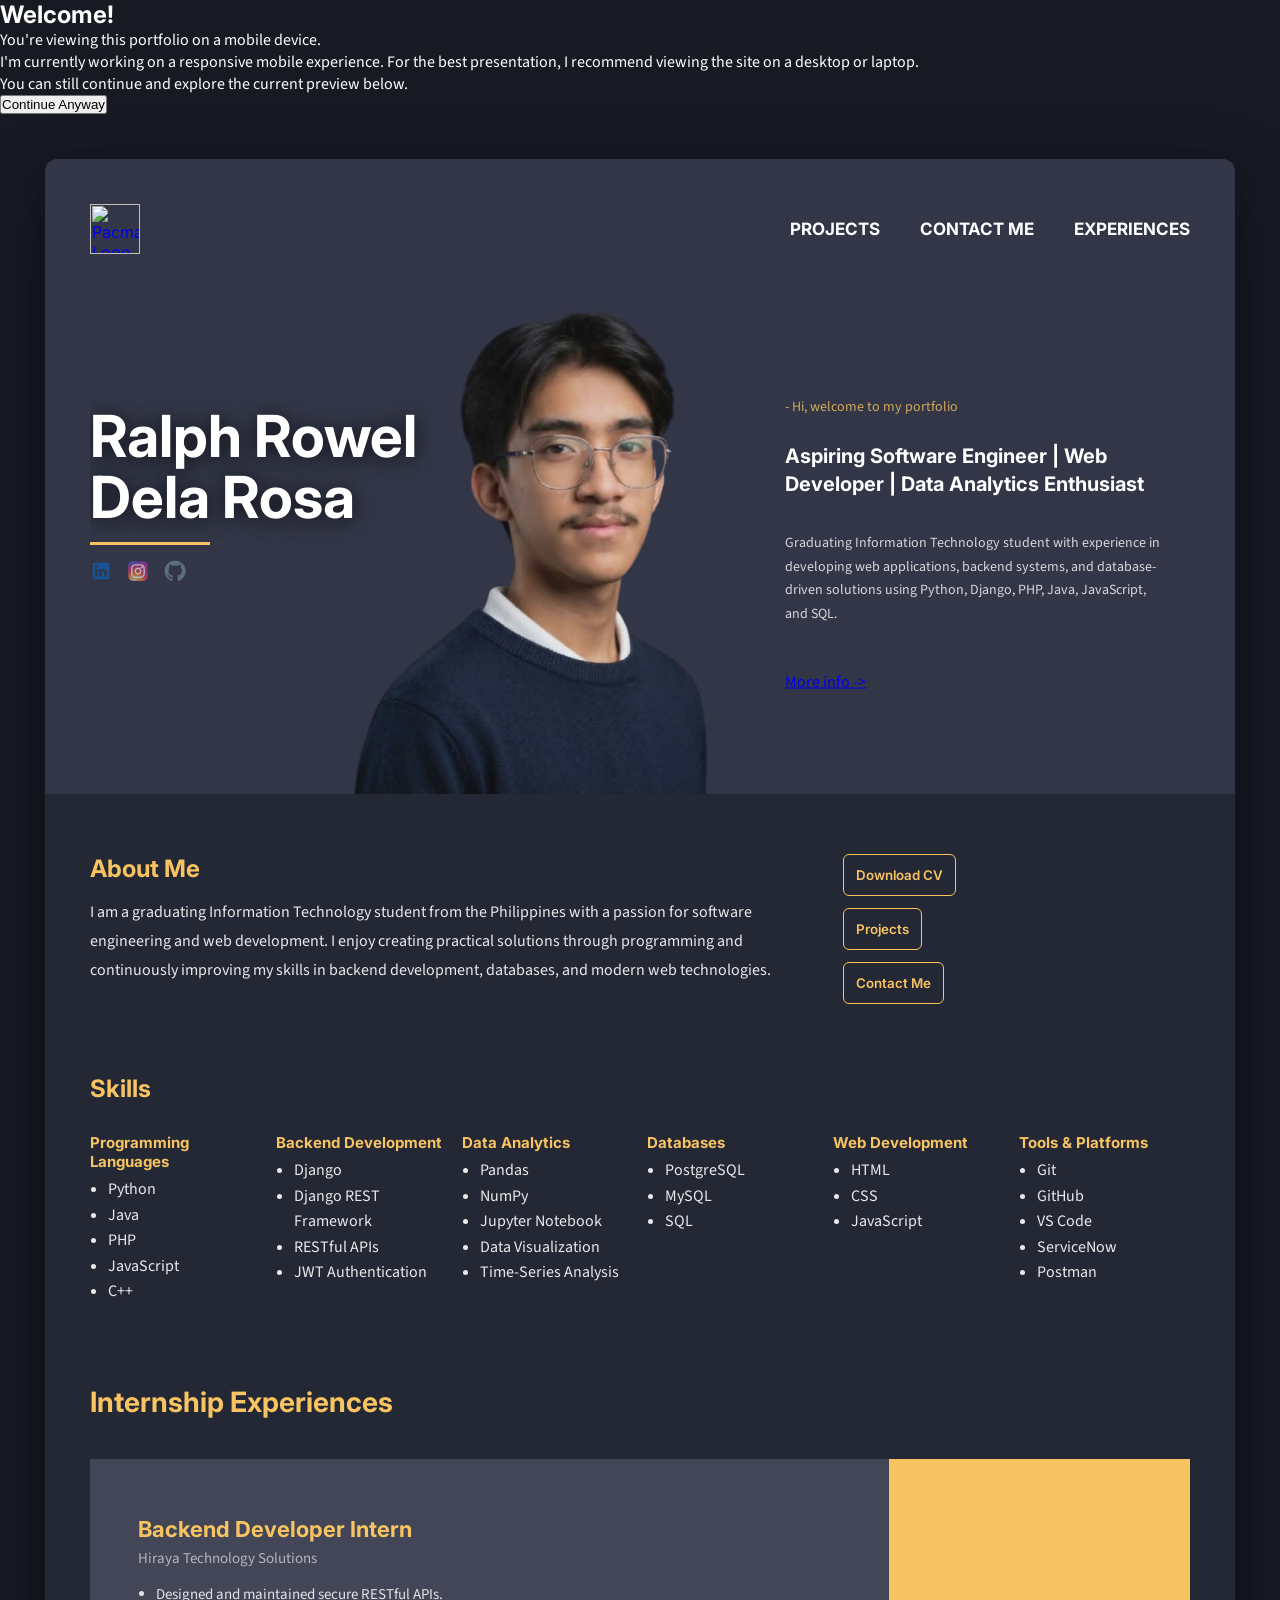
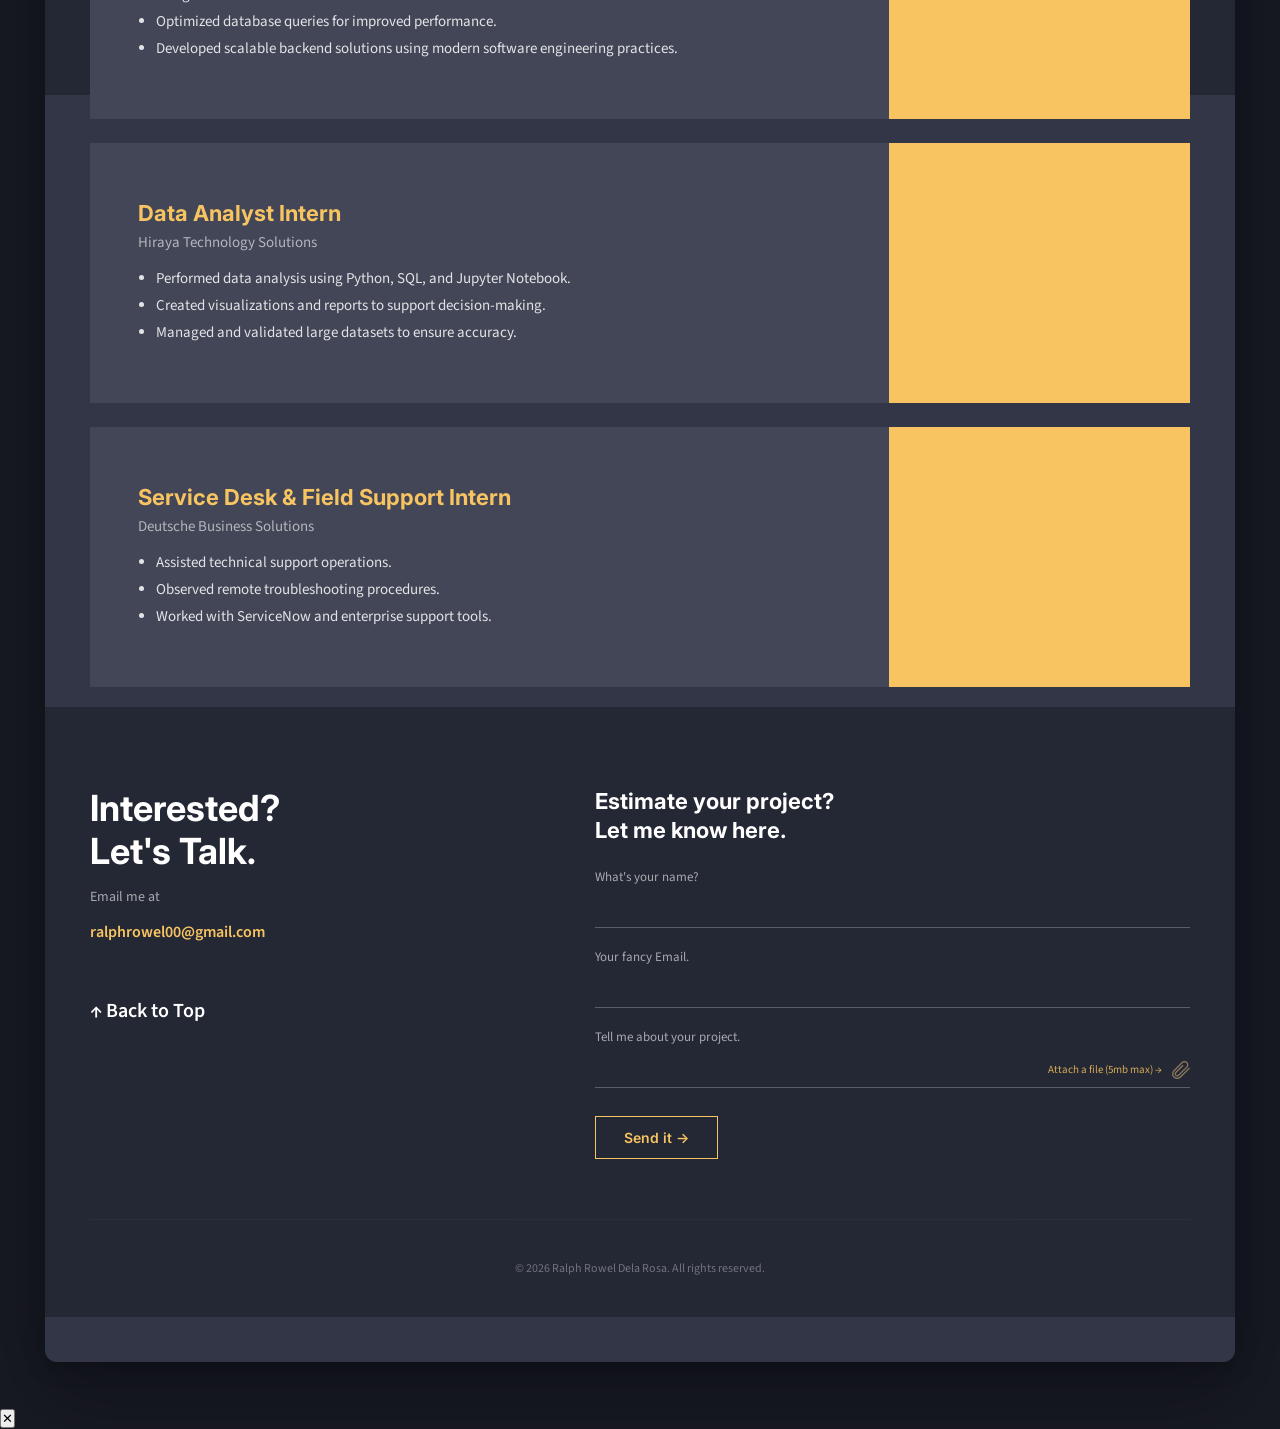
==== commit b699b5a6: "further correction of mobile notice" ====
--- a/index.html
+++ b/index.html
@@ -1,3 +1,4 @@
+<meta name="viewport" content="width=device-width, initial-scale=1.0">
 <head>
     <link href="https://fonts.googleapis.com/css2?family=Inter:wght@400;600;700&family=Source+Sans+3:wght@300;400;600&display=swap" rel="stylesheet">
     <link rel="stylesheet" href="css/global.css">
@@ -7,10 +8,27 @@
     <link rel="stylesheet" href="css/about-skill.css">
     <link rel="stylesheet" href="css/experiences.css">
     <link rel="stylesheet" href="css/footer.css">
-    <script src="js/xp.js"></script>
+    <link rel="stylesheet" href="css/mobile-notice.css">
 </head>
 <body>
-
+    <div id="mobile-notice" class="mobile-notice">
+        <div class="mobile-notice-card">
+            <h2>Welcome!</h2>
+            <p>
+                You're viewing this portfolio on a mobile device.
+            </p>
+            <p>
+                I'm currently working on a responsive mobile experience.
+                For the best presentation, I recommend viewing the site on a desktop or laptop.
+            </p>
+            <p>
+                You can still continue and explore the current preview below.
+            </p>
+            <button onclick="continueToPortfolio()">
+                Continue Anyway
+            </button>
+        </div>
+    </div>
     <div id="top" class="page-container">
 
         <div class="content">
@@ -300,4 +318,6 @@
             <img id="exp-lightbox-img" src="" alt="">
         </div>
     </div>
+<script src="js/xp.js"></script>
+<script src="js/mobile-notice.js"></script>
 </body>
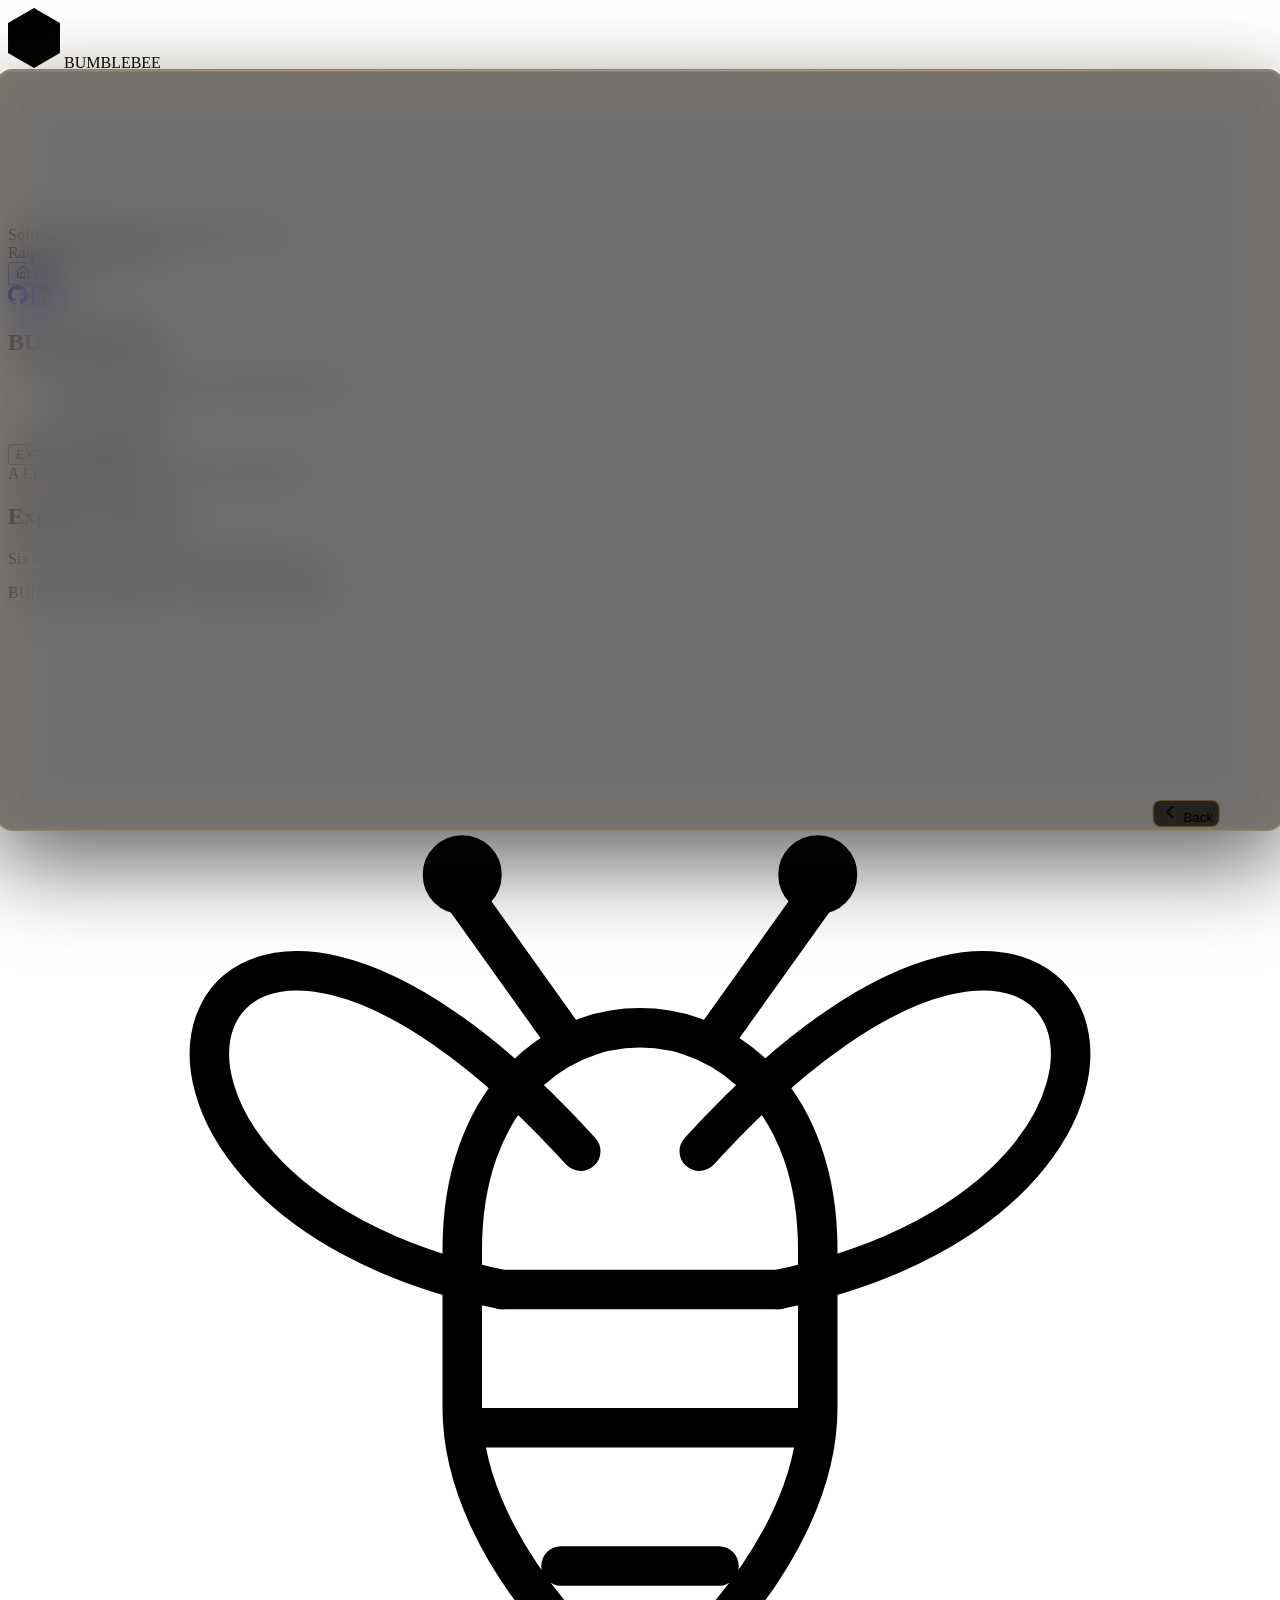
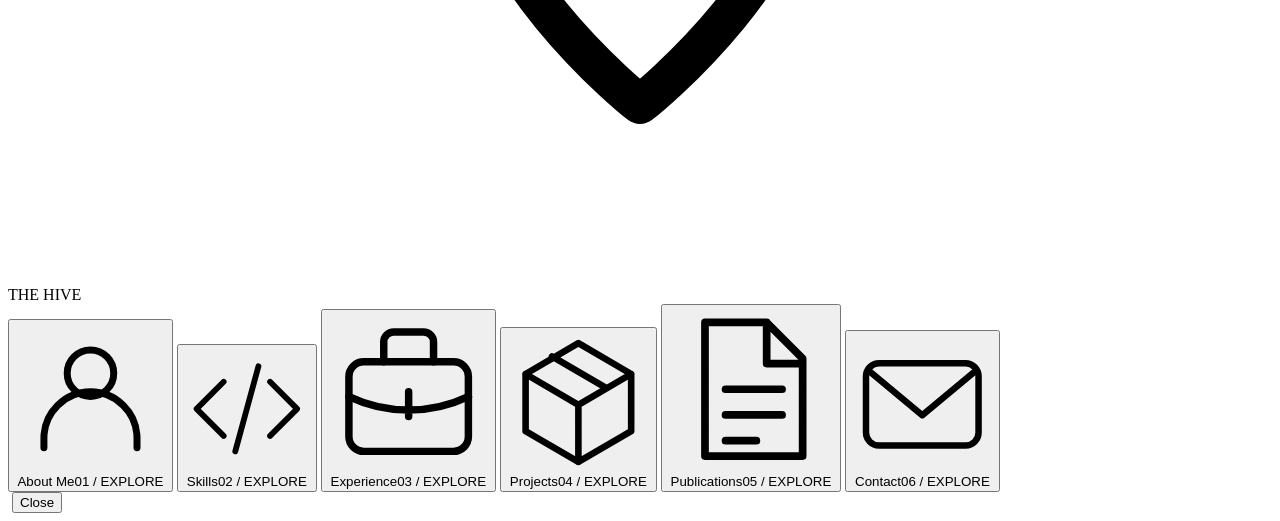
==== commit 96a3d221: "feat: align portfolio with updated CV (education, experience, projects, skills, contact)" ====
--- a/index.html
+++ b/index.html
@@ -1,323 +1,752 @@
-<meta name="viewport" content="width=device-width, initial-scale=1.0">
+<!DOCTYPE html>
+<html lang="en">
+
 <head>
-    <link href="https://fonts.googleapis.com/css2?family=Inter:wght@400;600;700&family=Source+Sans+3:wght@300;400;600&display=swap" rel="stylesheet">
-    <link rel="stylesheet" href="css/global.css">
-    <link rel="stylesheet" href="css/layout.css">
-    <link rel="stylesheet" href="css/navbar.css">
-    <link rel="stylesheet" href="css/hero.css">
-    <link rel="stylesheet" href="css/about-skill.css">
-    <link rel="stylesheet" href="css/experiences.css">
-    <link rel="stylesheet" href="css/footer.css">
-    <link rel="stylesheet" href="css/mobile-notice.css">
+  <meta charset="UTF-8">
+  <meta name="viewport" content="width=device-width, initial-scale=1.0">
+  <title>Ralph Rowel Dela Rosa — Portfolio</title>
+  <meta name="description"
+    content="Portfolio of Ralph Rowel Dela Rosa — AI engineer, ML engineer, and data analytics enthusiast. Backend, data, and a capstone published in IJRSI.">
+  <meta name="author" content="Ralph Rowel Dela Rosa">
+  <meta name="theme-color" content="#141310">
+  <meta property="og:title" content="Ralph Rowel Dela Rosa — Portfolio">
+  <meta property="og:description"
+    content="AI engineer, ML engineer, and data analytics enthusiast. Backend, data, and a capstone published in IJRSI.">
+  <meta property="og:type" content="website">
+  <meta property="og:image" content="assets/blckwhite-removebg-preview.png">
+  <meta name="twitter:card" content="summary_large_image">
+  <meta name="twitter:title" content="Ralph Rowel Dela Rosa — Portfolio">
+  <meta name="twitter:description" content="AI engineer, ML engineer, and data analytics enthusiast.">
+  <meta name="twitter:image" content="assets/blckwhite-removebg-preview.png">
+  <link rel="icon" href="assets/favicon.svg" type="image/svg+xml">
+  <link rel="preconnect" href="https://fonts.googleapis.com">
+  <link rel="preconnect" href="https://fonts.gstatic.com" crossorigin>
+  <link
+    href="https://fonts.googleapis.com/css2?family=Space+Grotesk:wght@400;500;600;700&family=Inter:wght@300;400;500;600&family=Montserrat:wght@500&display=swap"
+    rel="stylesheet">
+  <link rel="stylesheet" href="css/base.css">
+  <link rel="stylesheet" href="css/header.css">
+  <link rel="stylesheet" href="css/hero.css">
+  <link rel="stylesheet" href="css/hex-menu.css">
+  <link rel="stylesheet" href="css/hive.css">
+  <link rel="stylesheet" href="css/panels-glass.css">
+  <script type="importmap">
+  {
+    "imports": {
+      "three": "https://cdn.jsdelivr.net/npm/three@0.160.0/build/three.module.js",
+      "three/addons/": "https://cdn.jsdelivr.net/npm/three@0.160.0/examples/jsm/"
+    }
+  }
+  </script>
 </head>
+
 <body>
-    <div id="mobile-notice" class="mobile-notice">
-        <div class="mobile-notice-card">
-            <h2>Welcome!</h2>
-            <p>
-                You're viewing this portfolio on a mobile device.
-            </p>
-            <p>
-                I'm currently working on a responsive mobile experience.
-                For the best presentation, I recommend viewing the site on a desktop or laptop.
-            </p>
-            <p>
-                You can still continue and explore the current preview below.
-            </p>
-            <button onclick="continueToPortfolio()">
-                Continue Anyway
-            </button>
-        </div>
-    </div>
-    <div id="top" class="page-container">
-
-        <div class="content">
-            <nav class="navbar">
-
-                <a href="index.html" class="logo">
-                    <img src="assets/images/Pacman.png" alt="Pacman Logo">
+
+  <!-- ===================== LOADING SCREEN ===================== -->
+  <div id="loading-screen">
+    <div class="loading-inner">
+      <svg class="hex-spinner" width="52" height="60" viewBox="-17.32 -20 34.64 40" aria-hidden="true">
+        <path d="M0 -20 17.32 -10 17.32 10 0 20 -17.32 10 -17.32 -10Z" />
+      </svg>
+      <span class="loading-word">BUMBLEBEE</span>
+    </div>
+  </div>
+
+  <script>
+    (function () {
+      var el = document.getElementById('loading-screen');
+      function hide() {
+        if (!el || el.classList.contains('is-hidden')) return;
+        el.classList.add('is-hidden');
+        if (window.__playIntro) window.__playIntro();
+      }
+      window.__hideLoadingScreen = hide;
+      setTimeout(hide, 9000);
+    })();
+  </script>
+
+  <!-- ===================== BEE ASCII SCENE ===================== -->
+  <div class="scene-layer" aria-hidden="true">
+    <div id="bee-stage">
+      <canvas id="bee-canvas"></canvas>
+    </div>
+  </div>
+
+  <!-- ===================== HEADER ===================== -->
+  <header class="site-header">
+    <div class="header-left">
+      <span class="header-tagline">Software Developer &middot; Data Analyst &middot; AI/ML</span>
+    </div>
+
+    <!-- Name centered absolutely -->
+    <div class="header-center">
+      <span class="header-name">Ralph Rowel Dela Rosa</span>
+    </div>
+
+    <div class="header-right">
+      <!-- Home button — shown when hex menu or panel is open -->
+      <button id="home-btn" type="button" aria-label="Back to home">
+        <svg width="14" height="14" viewBox="0 0 24 24" fill="none" stroke="currentColor" stroke-width="2.5"
+          stroke-linecap="round" stroke-linejoin="round" aria-hidden="true">
+          <path d="M3 9l9-7 9 7v11a2 2 0 0 1-2 2H5a2 2 0 0 1-2-2z"></path>
+          <polyline points="9 22 9 12 15 12 15 22"></polyline>
+        </svg>
+        <span>Home</span>
+      </button>
+      <div class="social-links">
+        <a href="https://github.com/ralphrowel" target="_blank" rel="noopener" aria-label="GitHub">
+          <svg width="20" height="20" viewBox="0 0 24 24" fill="currentColor">
+            <path
+              d="M12 0C5.37 0 0 5.37 0 12c0 5.3 3.438 9.8 8.205 11.385.6.113.82-.258.82-.577 0-.285-.01-1.04-.015-2.04-3.338.724-4.042-1.61-4.042-1.61-.546-1.385-1.335-1.755-1.335-1.755-1.087-.744.084-.729.084-.729 1.205.084 1.838 1.236 1.838 1.236 1.07 1.835 2.809 1.305 3.495.998.108-.776.417-1.305.76-1.605-2.665-.3-5.466-1.332-5.466-5.93 0-1.31.465-2.38 1.235-3.22-.135-.303-.54-1.523.105-3.176 0 0 1.005-.322 3.3 1.23.96-.267 1.98-.399 3-.405 1.02.006 2.04.138 3 .405 2.28-1.552 3.285-1.23 3.285-1.23.645 1.653.24 2.873.12 3.176.765.84 1.23 1.91 1.23 3.22 0 4.61-2.805 5.625-5.475 5.92.42.36.81 1.096.81 2.22 0 1.606-.015 2.896-.015 3.286 0 .315.21.69.825.57C20.565 21.795 24 17.295 24 12 24 5.37 18.63 0 12 0z" />
+          </svg>
+        </a>
+        <a href="https://linkedin.com/in/ralphrowel" target="_blank" rel="noopener" aria-label="LinkedIn">
+          <svg width="20" height="20" viewBox="0 0 24 24" fill="currentColor">
+            <path
+              d="M20.447 20.452h-3.554v-5.569c0-1.328-.027-3.037-1.852-3.037-1.853 0-2.136 1.445-2.136 2.939v5.667H9.351V9h3.414v1.561h.046c.477-.9 1.637-1.85 3.37-1.85 3.601 0 4.267 2.37 4.267 5.455v6.286zM5.337 7.433c-1.144 0-2.063-.926-2.063-2.065 0-1.138.92-2.063 2.063-2.063 1.14 0 2.064.925 2.064 2.063 0 1.139-.925 2.065-2.064 2.065zm1.782 13.019H3.555V9h3.564v11.452zM22.225 0H1.771C.792 0 0 .774 0 1.729v20.542C0 23.227.792 24 1.771 24h20.451C23.2 24 24 23.227 24 22.271V1.729C24 .774 23.2 0 22.222 0h.003z" />
+          </svg>
+        </a>
+      </div>
+    </div>
+  </header>
+
+  <!-- ===================== HERO ===================== -->
+  <section id="hero">
+    <!-- BUMBLEBEE wordmark -->
+    <div class="hero-wordmark-wrap">
+      <h1 class="hero-wordmark">BUMBLEBEE</h1>
+    </div>
+
+    <blockquote class="hero-corner-quote">
+      <p>&ldquo;But ignoring these laws, the bee flies anyway.&rdquo;</p>
+      <cite>&mdash; Peter Dinklage</cite>
+    </blockquote>
+
+    <!-- START / ENTER button -->
+    <button id="start-btn" type="button" aria-label="Enter portfolio">
+      <span class="start-btn-text">EXPLORE THE HIVE</span>
+    </button>
+  </section>
+
+  <!-- ===================== HEX MENU ===================== -->
+  <div id="hex-menu" aria-hidden="true" role="navigation" aria-label="Portfolio sections">
+    <div class="menu-heading"><span class="hive-eyebrow">A LITTLE CURIOSITY GOES A LONG WAY</span>
+      <h2>Explore the hive.</h2>
+      <p>Six cells. One curious mind. Pick a place to land.</p>
+    </div>
+    <p class="menu-footnote">BUILT WITH PURPOSE. &nbsp; WIRED TO EXPLORE.</p>
+    <!-- Centre decorative hex -->
+    <div class="hex-node hex-centre" data-hex="centre" aria-hidden="true">
+      <svg class="hex-bee-icon" viewBox="0 0 64 64" fill="none" stroke="currentColor" stroke-width="2" stroke-linecap="round" stroke-linejoin="round" aria-hidden="true" focusable="false">
+        <path d="M29 27C9 5 1 29 25 34M35 27C55 5 63 29 39 34"/>
+        <path d="M23 32c0-15 18-15 18 0v8c0 8-9 15-9 15s-9-7-9-15ZM25 34h14M24 41h16M28 48h8M28 21l-5-7M36 21l5-7"/>
+        <circle cx="23" cy="13" r="1"/><circle cx="41" cy="13" r="1"/>
+      </svg><span class="hex-centre-label">THE HIVE</span>
+    </div>
+
+    <!-- Ring hexes -->
+    <button class="hex-node hex-ring" id="hex-about" data-section="about" aria-label="About Me">
+      <span class="hex-icon" aria-hidden="true"><svg viewBox="0 0 32 32" fill="none" stroke="currentColor" stroke-width="1.5" stroke-linecap="round" stroke-linejoin="round" focusable="false"><circle cx="16" cy="11" r="5"/><path d="M6 27v-2a10 10 0 0 1 20 0v2"/></svg></span>
+      <span class="hex-label">About Me</span><span class="hex-number">01 / EXPLORE</span>
+      <span class="hex-glow" aria-hidden="true"></span>
+    </button>
+
+    <button class="hex-node hex-ring" id="hex-skills" data-section="skills" aria-label="Skills">
+      <span class="hex-icon" aria-hidden="true"><svg viewBox="0 0 32 32" fill="none" stroke="currentColor" stroke-width="1.5" stroke-linecap="round" stroke-linejoin="round" focusable="false"><path d="m10 9-7 7 7 7m12-14 7 7-7 7M19 5l-6 22"/></svg></span>
+      <span class="hex-label">Skills</span><span class="hex-number">02 / EXPLORE</span>
+      <span class="hex-glow" aria-hidden="true"></span>
+    </button>
+
+    <button class="hex-node hex-ring" id="hex-experience" data-section="experience" aria-label="Experience">
+      <span class="hex-icon" aria-hidden="true"><svg viewBox="0 0 32 32" fill="none" stroke="currentColor" stroke-width="1.5" stroke-linecap="round" stroke-linejoin="round" focusable="false"><rect x="4" y="10" width="24" height="18" rx="3"/><path d="M11 10V6a2 2 0 0 1 2-2h6a2 2 0 0 1 2 2v4M4 17a28 28 0 0 0 24 0M16 16v5"/></svg></span>
+      <span class="hex-label">Experience</span><span class="hex-number">03 / EXPLORE</span>
+      <span class="hex-glow" aria-hidden="true"></span>
+    </button>
+
+    <button class="hex-node hex-ring" id="hex-projects" data-section="projects" aria-label="Projects">
+      <span class="hex-icon" aria-hidden="true"><svg viewBox="0 0 32 32" fill="none" stroke="currentColor" stroke-width="1.5" stroke-linecap="round" stroke-linejoin="round" focusable="false"><path d="m16 3 12 7v13l-12 7-12-7V10Z M4 10l12 7 12-7M16 17v13M10 6l12 7"/></svg></span>
+      <span class="hex-label">Projects</span><span class="hex-number">04 / EXPLORE</span>
+      <span class="hex-glow" aria-hidden="true"></span>
+    </button>
+
+    <button class="hex-node hex-ring" id="hex-publications" data-section="publications" aria-label="Publications">
+      <span class="hex-icon" aria-hidden="true"><svg viewBox="0 0 32 32" fill="none" stroke="currentColor" stroke-width="1.5" stroke-linecap="round" stroke-linejoin="round" focusable="false"><path d="M7 3h12l7 7v19H7ZM19 3v8h7M11 16h11M11 21h11M11 26h6"/></svg></span>
+      <span class="hex-label">Publications</span><span class="hex-number">05 / EXPLORE</span>
+      <span class="hex-glow" aria-hidden="true"></span>
+    </button>
+
+    <button class="hex-node hex-ring" id="hex-contact" data-section="contact" aria-label="Contact">
+      <span class="hex-icon" aria-hidden="true"><svg viewBox="0 0 32 32" fill="none" stroke="currentColor" stroke-width="1.5" stroke-linecap="round" stroke-linejoin="round" focusable="false"><rect x="3" y="7" width="26" height="19" rx="3"/><path d="m4 9 12 10L28 9"/></svg></span>
+      <span class="hex-label">Contact</span><span class="hex-number">06 / EXPLORE</span>
+      <span class="hex-glow" aria-hidden="true"></span>
+    </button>
+  </div>
+
+  <!-- ===================== SECTION PANEL ===================== -->
+  <div id="section-panel" aria-hidden="true" role="dialog" aria-modal="true" aria-label="Section content">
+    <button id="panel-back-btn" type="button" aria-label="Back to menu">
+      <svg width="20" height="20" viewBox="0 0 24 24" fill="none" stroke="currentColor" stroke-width="2"
+        stroke-linecap="round" stroke-linejoin="round" aria-hidden="true">
+        <polyline points="15 18 9 12 15 6"></polyline>
+      </svg>
+      <span>Back</span>
+    </button>
+    <div id="panel-content"></div>
+  </div>
+
+  <!-- ===================== SECTION CONTENT TEMPLATES ===================== -->
+
+  <!-- About Me -->
+  <template id="tpl-about">
+    <section class="panel-section" id="panel-about">
+      <p class="hive-eyebrow">01 / THE BEE BEHIND THE WORK</p>
+      <h2 class="panel-title">About Me</h2>
+      <p class="section-deck">A curious mind. A builder at heart.</p>
+      <div class="panel-about-layout">
+        <div class="panel-about-text">
+          <p class="panel-bio">
+            Information Technology student at <strong>Jesus Reigns Christian College</strong> (graduating June 2026), specializing in <strong>backend engineering, data analytics, and applied AI</strong>. Co-founder and developer at <strong>Arko</strong> building internal enterprise platforms, with professional internship experience across backend APIs (Hiraya), data analytics pipelines (Hiraya), and enterprise service operations (Deutsche Business Solutions). Lead capstone researcher published in the <em>International Journal of Research and Scientific Innovation (IJRSI)</em>.
+          </p>
+
+          <div class="panel-about-actions" style="margin-top:1.25rem; display:flex; gap:0.75rem; flex-wrap:wrap;">
+            <a href="assets/CV/Ralph_Dela_Rosa_CV.docx" download="Ralph_Dela_Rosa_CV.docx" class="btn-primary" style="display:inline-flex; align-items:center; gap:0.5rem; text-decoration:none; padding:0.55rem 1.2rem; font-family:'Space Grotesk',sans-serif; font-size:0.8rem; font-weight:600; letter-spacing:0.06em; text-transform:uppercase;">
+              <svg width="15" height="15" viewBox="0 0 24 24" fill="none" stroke="currentColor" stroke-width="2.2" stroke-linecap="round" stroke-linejoin="round" aria-hidden="true"><path d="M21 15v4a2 2 0 0 1-2 2H5a2 2 0 0 1-2-2v-4"></path><polyline points="7 10 12 15 17 10"></polyline><line x1="12" y1="15" x2="12" y2="3"></line></svg>
+              Download CV (.docx)
+            </a>
+          </div>
+
+          <div class="panel-education" style="margin-top:1.75rem;">
+            <h3 class="panel-sub">Education</h3>
+            <div class="panel-edu-card" style="background:rgba(255,255,255,0.03); border:1px solid rgba(240,184,76,0.18); border-radius:12px; padding:1.2rem 1.4rem;">
+              <div style="display:flex; justify-content:space-between; align-items:flex-start; flex-wrap:wrap; gap:0.5rem; margin-bottom:0.4rem;">
+                <h4 style="font-family:'Space Grotesk',sans-serif; font-size:1.05rem; font-weight:700; color:var(--text); margin:0;">Jesus Reigns Christian College</h4>
+                <span style="font-family:'Space Grotesk',sans-serif; font-size:0.72rem; font-weight:600; color:var(--accent); background:rgba(240,184,76,0.1); border:1px solid rgba(240,184,76,0.25); border-radius:6px; padding:0.2rem 0.55rem;">June 2026</span>
+              </div>
+              <p style="font-family:'Inter',sans-serif; font-size:0.86rem; color:var(--accent); margin:0 0 0.4rem; font-weight:500;">Bachelor of Science in Information Technology &middot; Malate, Manila</p>
+              <p style="font-family:'Inter',sans-serif; font-size:0.8rem; color:var(--text-muted); margin:0; line-height:1.5;"><strong>Capstone:</strong> Development of an AI-Enhanced Bubble Curtain System for Automated River Waste Collection Monitoring &mdash; <em>Published in IJRSI, June 2026</em></p>
+            </div>
+          </div>
+
+          <div class="panel-divider"></div>
+          <div class="panel-photo-wrap">
+            <img class="panel-portrait" src="assets/blckwhite-removebg-preview.png"
+              alt="Ralph Rowel Dela Rosa portrait">
+          </div>
+          <div class="panel-certs">
+            <h3 class="panel-sub">Certificates</h3>
+            <div class="panel-cert-grid">
+              <button type="button" class="panel-cert-btn">
+                <img src="assets/certificates/certificateofpublication.jpg"
+                  alt="International Journal of Research and Scientific Innovation — certificate of publication">
+              </button>
+              <button type="button" class="panel-cert-btn">
+                <img src="assets/certificates/ciscoawardcert.jfif"
+                  alt="Cisco Networking Academy — certificate of appreciation">
+              </button>
+              <button type="button" class="panel-cert-btn">
+                <img src="assets/certificates/winservercertificate.png"
+                  alt="Windows Server 2016 Fundamentals — certificate of participation">
+              </button>
+            </div>
+          </div>
+        </div>
+      </div>
+    </section>
+  </template>
+
+  <!-- Skills -->
+  <template id="tpl-skills">
+    <section class="panel-section" id="panel-skills">
+      <p class="hive-eyebrow">02 / THE TOOLKIT</p>
+      <h2 class="panel-title">Skills</h2>
+      <p class="section-deck">Small cells. Connected possibilities.</p>
+      <div class="panel-skills-grid">
+        <div class="skill-category">
+          <h3 class="panel-sub">Languages</h3>
+          <ul class="skill-badges-panel">
+            <li class="badge">Python</li>
+            <li class="badge">JavaScript</li>
+            <li class="badge">SQL</li>
+            <li class="badge">PHP</li>
+            <li class="badge">Java</li>
+            <li class="badge">C++</li>
+          </ul>
+        </div>
+        <div class="skill-category">
+          <h3 class="panel-sub">Frameworks &amp; Libraries</h3>
+          <ul class="skill-badges-panel">
+            <li class="badge">Django REST Framework</li>
+            <li class="badge">FastAPI</li>
+            <li class="badge">React 18 / 19</li>
+            <li class="badge">Next.js 15</li>
+            <li class="badge">Vite</li>
+            <li class="badge">Tailwind CSS</li>
+            <li class="badge">Pandas</li>
+            <li class="badge">NumPy</li>
+            <li class="badge">Matplotlib</li>
+            <li class="badge">Seaborn</li>
+            <li class="badge">tRPC</li>
+            <li class="badge">Prisma</li>
+          </ul>
+        </div>
+        <div class="skill-category">
+          <h3 class="panel-sub">Databases</h3>
+          <ul class="skill-badges-panel">
+            <li class="badge">PostgreSQL</li>
+            <li class="badge">MySQL</li>
+            <li class="badge">MongoDB</li>
+          </ul>
+        </div>
+        <div class="skill-category">
+          <h3 class="panel-sub">Tools &amp; Infrastructure</h3>
+          <ul class="skill-badges-panel">
+            <li class="badge">Docker</li>
+            <li class="badge">Git / GitHub</li>
+            <li class="badge">Jupyter Notebook</li>
+            <li class="badge">Turborepo</li>
+            <li class="badge">ServiceNow</li>
+            <li class="badge">JWT Authentication</li>
+            <li class="badge">RESTful APIs</li>
+            <li class="badge">Power BI</li>
+            <li class="badge">Swagger</li>
+          </ul>
+        </div>
+      </div>
+    </section>
+  </template>
+
+  <!-- Experience -->
+  <template id="tpl-experience">
+    <section class="panel-section" id="panel-experience">
+      <p class="hive-eyebrow">03 / THE FLIGHT PATH</p>
+      <h2 class="panel-title">Experience</h2>
+      <p class="section-deck">Every landing taught me something new.</p>
+
+      <div class="panel-exp-group">
+        <h3 class="panel-sub">Professional Experience</h3>
+        <div class="panel-exp-card panel-exp-featured">
+          <div class="panel-exp-header">
+            <div>
+              <h4 class="panel-exp-role">Freelance Developer</h4>
+              <p class="panel-exp-company">Arko (ArkoDev PH) &middot; ARKO Internal Operations System &middot; Remote</p>
+            </div>
+            <span class="panel-exp-period">Aug 2026 &ndash; Present</span>
+          </div>
+          <ul class="panel-exp-bullets">
+            <li>Contributed to the development of the ARKO internal operations system, a Next.js 15, React 19, tRPC, and Prisma-based platform within a Turborepo monorepo, supporting core agency management workflows.</li>
+            <li>Implemented dynamic data-driven overview panels featuring real-time metric counters and financial performance views for business operations tracking.</li>
+            <li>Built and integrated a responsive, collapsible navigation sidebar with persisted state, ensuring a seamless user experience across devices.</li>
+            <li>Developed a cross-platform Python-based setup and launch automation script to streamline local environment initialization, database synchronization, and multi-service development workflows.</li>
+          </ul>
+        </div>
+      </div>
+
+      <div class="panel-exp-group">
+        <h3 class="panel-sub">Internships</h3>
+        <div class="panel-internship-grid">
+          <div class="panel-exp-card">
+            <div class="panel-exp-header">
+              <div>
+                <h4 class="panel-exp-role">Backend Developer Intern</h4>
+                <p class="panel-exp-company">Hiraya Technology Solutions &middot; Quezon City</p>
+              </div>
+              <span class="panel-exp-period">Sept 2025 &ndash; Dec 2025</span>
+            </div>
+            <ul class="panel-exp-bullets">
+              <li>Designed and maintained secure RESTful APIs to support web application functionality.</li>
+              <li>Optimized database queries for improved system performance and reduced latency.</li>
+              <li>Developed scalable backend architecture following modern software engineering practices.</li>
+            </ul>
+          </div>
+          <div class="panel-exp-card">
+            <div class="panel-exp-header">
+              <div>
+                <h4 class="panel-exp-role">Data Analyst Intern</h4>
+                <p class="panel-exp-company">Hiraya Technology Solutions &middot; Quezon City</p>
+              </div>
+              <span class="panel-exp-period">Sept 2025 &ndash; Dec 2025</span>
+            </div>
+            <ul class="panel-exp-bullets">
+              <li>Performed data analysis using Python, SQL, and Jupyter Notebooks to extract meaningful insights.</li>
+              <li>Created comprehensive data visualizations and reports to support operational decision-making.</li>
+              <li>Managed and validated data integrity across large datasets, identifying anomalies and trends.</li>
+            </ul>
+          </div>
+          <div class="panel-exp-card">
+            <div class="panel-exp-header">
+              <div>
+                <h4 class="panel-exp-role">Service Desk &amp; Field Support Intern</h4>
+                <p class="panel-exp-company">Deutsche Business Solutions &middot; Makati City</p>
+              </div>
+              <span class="panel-exp-period">Jan 2026 &ndash; Mar 2026</span>
+            </div>
+            <ul class="panel-exp-bullets">
+              <li>Assisted in technical support operations, observing remote access support and troubleshooting procedures using ServiceNow.</li>
+              <li>Gained foundational knowledge of the NAMOS POS system and retail transaction processing workflows.</li>
+            </ul>
+          </div>
+        </div>
+      </div>
+    </section>
+  </template>
+
+  <!-- Projects -->
+  <template id="tpl-projects">
+    <section class="panel-section" id="panel-projects">
+      <p class="hive-eyebrow">04 / FROM THE WORKER BEE</p>
+      <h2 class="panel-title">Projects</h2>
+      <p class="section-deck">Ideas taking flight.</p>
+      <div class="panel-projects-grid">
+
+        <!-- ── Visiq: Autonomous AI Data Analyst Agent ─────────── -->
+        <div class="panel-project-card"
+          id="project-card-visiq"
+          role="link"
+          tabindex="0"
+          onclick="window.location.href='project_descrip/visiq.html'"
+          onkeydown="if(event.key==='Enter'||event.key===' '){event.preventDefault();window.location.href='project_descrip/visiq.html';}"
+          aria-label="Open Visiq AI Data Analyst Agent case study">
+          <div class="panel-project-body">
+            <div class="panel-project-topline">
+              <span class="panel-project-kicker">01 / FEATURED PROJECT &middot; AI AGENT PLATFORM</span>
+              <div class="panel-project-actions">
+                <a class="panel-project-demo"
+                  href="https://ai-data-analyst-agent-silk.vercel.app/"
+                  target="_blank"
+                  rel="noopener"
+                  onclick="event.stopPropagation()"
+                  title="Open Live Web Application">
+                  <svg width="11" height="11" viewBox="0 0 24 24" fill="none" stroke="currentColor" stroke-width="2.5" stroke-linecap="round" stroke-linejoin="round" aria-hidden="true">
+                    <path d="M18 13v6a2 2 0 0 1-2 2H5a2 2 0 0 1-2-2V8a2 2 0 0 1 2-2h6"></path>
+                    <polyline points="15 3 21 3 21 9"></polyline>
+                    <line x1="10" y1="14" x2="21" y2="3"></line>
+                  </svg>
+                  Live Demo ↗
                 </a>
-
-                <div class="nav-links">
-                    <a href="projects.html"><b>PROJECTS</b></a>
-                    <a href="#contact"><b>CONTACT ME</b></a>
-                    <a href="#xp"><b>EXPERIENCES</b></a>
-                </div>
-
-            </nav>
-            <section class="hero">
-
-                <div class="hero-image">
-                    <img src="assets/images/ralph2.png" alt="ralph">
-                </div>
-
-                <div class="hero-left">
-                    <h1>Ralph Rowel<br>Dela Rosa</h1>
-                    <div class="hero-line"></div>
-                    <div class="hero-socials">
-                        <a href="https://www.linkedin.com/in/ralph-rowel-dela-rosa-723a4b3a6/" target="_blank" rel="noopener noreferrer">
-                            <img src="assets/icons/linkedin.svg" alt="LinkedIn">
-                        </a>
-                        <a href="https://www.instagram.com/ralph_rowel/" target="_blank" rel="noopener noreferrer">
-                            <img src="assets/icons/instagram.svg" alt="Instagram">
-                        </a>
-                        <a href="https://github.com/ralphrowel/" target="_blank" rel="noopener noreferrer">
-                            <img src="assets/icons/github.svg" alt="GitHub">
-                        </a>
-                    </div>
-                </div>
-
-                <div class="hero-right">
-                    <p style="color: #F7C461;">- Hi, welcome to my portfolio</p>
-                    <br>
-                    <h2>Aspiring Software Engineer | Web Developer | Data Analytics Enthusiast</h2>
-                    <br>
-                    <p>
-                        Graduating Information Technology student with experience in developing web applications,
-                        backend systems, and database-driven solutions using Python, Django, PHP, Java, JavaScript, and SQL.
-                    </p>
-                    <br>
-                    <br>
-                    
-                    <a href="#about" class="more-info">More info -></a>
-                    
-                </div>
-
-            </section>
-
-        </div>
-
-        <section id="about" class="about-skill">
-
-            <div class="content">
-                
-                <!-- ABOUT + BUTTONS -->
-                <div class="about-container">
-
-                    <div class="about-left">
-
-                        <h2>About Me</h2>   
-
-                        <p>
-                            I am a graduating Information Technology student from the Philippines with a passion for software engineering and web development. I enjoy creating practical solutions through programming and continuously improving my skills in backend development, databases, and modern web technologies.
-                        </p>
-
-                    </div>
-
-                    <div class="about-buttons">
-
-                        <a href="assets/cv/RalphRowel_CV.pdf" download>
-                            <button>Download CV</button>
-                        </a>
-                        <a href="projects.html">
-                            <button>Projects</button>
-                        </a>
-                        <a href="#contact">
-                            <button>Contact Me</button>
-                        </a>
-                        
-                    </div>
-
-                </div>
-
-                <!-- SKILLS -->
-                <div class="skills-container">
-
-                    <h2>Skills</h2>
-
-                    <div class="skills-grid">
-
-                        <div class="skill-group">
-                            <h3>Programming Languages</h3>
-                            <ul>
-                                <li>Python</li>
-                                <li>Java</li>
-                                <li>PHP</li>
-                                <li>JavaScript</li>
-                                <li>C++</li>
-                            </ul>
-                        </div>
-
-                        <div class="skill-group">
-                            <h3>Backend Development</h3>
-                            <ul>
-                                <li>Django</li>
-                                <li>Django REST Framework</li>
-                                <li>RESTful APIs</li>
-                                <li>JWT Authentication</li>
-                            </ul>
-                        </div>
-
-                        <div class="skill-group">
-                            <h3>Data Analytics</h3>
-                            <ul>
-                                <li>Pandas</li>
-                                <li>NumPy</li>
-                                <li>Jupyter Notebook</li>
-                                <li>Data Visualization</li>
-                                <li>Time-Series Analysis</li>
-                            </ul>
-                        </div>
-
-                        <div class="skill-group">
-                            <h3>Databases</h3>
-                            <ul>
-                                <li>PostgreSQL</li>
-                                <li>MySQL</li>
-                                <li>SQL</li>
-                            </ul>
-                        </div>
-
-                        <div class="skill-group">
-                            <h3>Web Development</h3>
-                            <ul>
-                                <li>HTML</li>
-                                <li>CSS</li>
-                                <li>JavaScript</li>
-                            </ul>
-                        </div>
-
-                        <div class="skill-group">
-                            <h3>Tools & Platforms</h3>
-                            <ul>
-                                <li>Git</li>
-                                <li>GitHub</li>
-                                <li>VS Code</li>
-                                <li>ServiceNow</li>
-                                <li>Postman</li>
-                            </ul>
-                        </div>
-
-                    </div>
-
-                </div>
-                
-
-            </div>
-        </section>
-        <section class="experiences" id="xp">
-            <div class="content">
-
-                <h2 class="experiences-header">Internship Experiences</h2>
-
-                <div class="experiences-list">
-
-                    <div class="experience-card">
-                        <div class="experience-info">
-                            <h3>Backend Developer Intern</h3>
-                            <p class="experience-company">Hiraya Technology Solutions</p>
-                            <ul>
-                                <li>Designed and maintained secure RESTful APIs.</li>
-                                <li>Optimized database queries for improved performance.</li>
-                                <li>Developed scalable backend solutions using modern software engineering practices.</li>
-                            </ul>
-                        </div>
-                        <div class="experience-image" onclick="openExpLightbox('assets/images/exp/rest.png')">
-                            <img src="assets/images/exp/rest.png" alt="">
-                            <div class="experience-image-hint"></div>
-                        </div>
-                    </div>
-
-                    <div class="experience-card">
-                        <div class="experience-info">
-                            <h3>Data Analyst Intern</h3>
-                            <p class="experience-company">Hiraya Technology Solutions</p>
-                            <ul>
-                                <li>Performed data analysis using Python, SQL, and Jupyter Notebook.</li>
-                                <li>Created visualizations and reports to support decision-making.</li>
-                                <li>Managed and validated large datasets to ensure accuracy.</li>
-                            </ul>
-                        </div>
-                        <div class="experience-image" onclick="openExpLightbox('assets/images/exp/data.png')">
-                            <img src="assets/images/exp/data.png" alt="">
-                            <div class="experience-image-hint"></div>
-                        </div>
-                    </div>
-
-                    <div class="experience-card">
-                        <div class="experience-info">
-                            <h3>Service Desk & Field Support Intern</h3>
-                            <p class="experience-company">Deutsche Business Solutions</p>
-                            <ul>
-                                <li>Assisted technical support operations.</li>
-                                <li>Observed remote troubleshooting procedures.</li>
-                                <li>Worked with ServiceNow and enterprise support tools.</li>
-                            </ul>
-                        </div>
-                        <div class="experience-image" onclick="openExpLightbox('assets/images/exp/dbs.png')">
-                            <img src="assets/images/exp/dbs.png" alt="">
-                            <div class="experience-image-hint"></div>
-                        </div>
-                    </div>
-
-                </div>
-            </div>
-        </section>
-        <footer class="footer" id="contact">
-            <div class="content">
-                <div class="footer-container">
-
-                    <!-- LEFT -->
-                    <div class="footer-left">
-                        <h2>Interested?<br>Let's Talk.</h2>
-                        <p>Email me at</p>
-                        <a href="mailto:ralphrowel00@gmail.com" class="footer-email">
-                            ralphrowel00@gmail.com
-                        </a>
-                        <a href="#top" class="back-to-top">
-                                ↑ Back to Top
-                        </a>                        
-                    </div>
-
-                    <!-- RIGHT -->
-                    <div class="footer-right">
-                        <h2>Estimate your project?<br>Let me know here.</h2>
-
-                        <!-- replace YOUR_FORM_ID with your Formspree ID when ready -->
-                        <form class="footer-form" action="https://formspree.io/f/mlgklyyk" method="POST">
-
-                            <div class="form-field">
-                                <label>What's your name?</label>
-                                <input type="text" name="name" placeholder=" " required>
-                            </div>
-
-                            <div class="form-field">
-                                <label>Your fancy Email.</label>
-                                <input type="email" name="email" placeholder=" " required>
-                            </div>
-
-                            <div class="form-field">
-                                <label>Tell me about your project.</label>
-                                <div class="form-last-row">
-                                    <input type="text" name="project" required>
-                                    <div class="form-actions">
-                                        <span class="form-arrow">Attach a file (5mb max) →</span>
-                                        <label for="attach" class="attach-btn" title="Attach a file">
-                                            <img src="assets/icons/attachment.svg" alt="Attach File">
-                                            <input type="file" id="attach" name="attachment" hidden>
-                                        </label>
-                                    </div>
-                                </div>
-                            </div>
-
-                            <button type="submit">Send it →</button>
-
-                        </form>
-                    </div>
-
-                </div>
-
-                <p class="footer-bottom">© 2026 Ralph Rowel Dela Rosa. All rights reserved.</p>
-
-            </div>
-        </footer>
-    </div>
-    <div class="exp-lightbox-overlay" id="exp-lightbox" onclick="closeExpLightboxOutside(event)">
-            <div class="exp-lightbox-box">
-                <button class="exp-lightbox-close" onclick="closeExpLightbox()">✕</button>
-            <img id="exp-lightbox-img" src="" alt="">
-        </div>
-    </div>
-<script src="js/xp.js"></script>
-<script src="js/mobile-notice.js"></script>
-</body>+                <a class="panel-project-github"
+                  href="https://github.com/ralphrowel/AI_Data_Analyst_Agent"
+                  target="_blank"
+                  rel="noopener"
+                  onclick="event.stopPropagation()"
+                  title="View on GitHub">
+                  <svg width="12" height="12" viewBox="0 0 24 24" fill="currentColor" aria-hidden="true">
+                    <path d="M12 0C5.37 0 0 5.37 0 12c0 5.3 3.438 9.8 8.205 11.385.6.113.82-.258.82-.577 0-.285-.01-1.04-.015-2.04-3.338.724-4.042-1.61-4.042-1.61-.546-1.385-1.335-1.755-1.335-1.755-1.087-.744.084-.729.084-.729 1.205.084 1.838 1.236 1.838 1.236 1.07 1.835 2.809 1.305 3.495.998.108-.776.417-1.305.76-1.605-2.665-.3-5.466-1.332-5.466-5.93 0-1.31.465-2.38 1.235-3.22-.135-.303-.54-1.523.105-3.176 0 0 1.005-.322 3.3 1.23.96-.267 1.98-.399 3-.405 1.02.006 2.04.138 3 .405 2.28-1.552 3.285-1.23 3.285-1.23.645 1.653.24 2.873.12 3.176.765.84 1.23 1.91 1.23 3.22 0 4.61-2.805 5.625-5.475 5.92.42.36.81 1.096.81 2.22 0 1.606-.015 2.896-.015 3.286 0 .315.21.69.825.57C20.565 21.795 24 17.295 24 12 24 5.37 18.63 0 12 0z"/>
+                  </svg>
+                  GitHub ↗
+                </a>
+              </div>
+            </div>
+
+            <h3 class="panel-project-title">Visiq &mdash; Autonomous AI Data Analyst Agent</h3>
+            
+            <p class="panel-project-tagline">A full-stack autonomous AI platform that converts conversational natural language into deterministic Python data analysis, statistical Plotly visualizations, and verifiable business intelligence without numerical hallucinations.</p>
+
+            <ul class="panel-project-bullets">
+              <li><strong>Autonomous Analytical Execution:</strong> Accepts natural language queries, automatically generates and executes Python data analysis scripts, and returns structured insights, statistical summaries, and dynamic visualizations.</li>
+              <li><strong>Multimodal EDA &amp; Insights:</strong> Integrated Pandas and Gemini API to interpret complex datasets (CSV/Excel), perform exploratory data analysis, anomaly detection, and correlation analysis.</li>
+              <li><strong>Interactive React &amp; Plotly Interface:</strong> Designed an interactive React frontend with real-time query feedback, data preview tables, and responsive charting powered by Plotly.</li>
+              <li><strong>Deterministic Execution Sandbox:</strong> Implemented safety guardrails and sandboxed Python code execution to ensure secure, verifiable mathematical analysis without hallucinations.</li>
+              <li><strong>Enterprise Quota &amp; Security:</strong> Enforces 50,000 daily token limits per client with atomic database counters and Supabase RS256 JWKS JWT authentication.</li>
+            </ul>
+
+            <div class="panel-project-footer">
+              <div class="panel-project-tags">
+                <span class="badge">Python</span>
+                <span class="badge">FastAPI</span>
+                <span class="badge">React 18</span>
+                <span class="badge">Pandas</span>
+                <span class="badge">Gemini API</span>
+                <span class="badge">Plotly</span>
+                <span class="badge">SQLAlchemy 2.0</span>
+                <span class="badge">Supabase Auth</span>
+                <span class="badge">Tailwind v4</span>
+              </div>
+              <span class="panel-project-arrow">Full Case Study &rarr;</span>
+            </div>
+          </div>
+          <div class="panel-project-visual">
+            <img src="assets/visiq-card-thumb.svg" alt="Visiq AI Data Analyst Agent Architecture and Workflow preview">
+          </div>
+        </div>
+
+        <!-- ── Data Quality & Cleaning Platform ────────────────── -->
+        <div class="panel-project-card"
+          id="project-card-data-quality"
+          role="link"
+          tabindex="0"
+          onclick="window.location.href='project_descrip/data-quality.html'"
+          onkeydown="if(event.key==='Enter'||event.key===' '){event.preventDefault();window.location.href='project_descrip/data-quality.html';}"
+          aria-label="Open Data Quality and Cleaning Platform case study">
+          <div class="panel-project-body">
+            <div class="panel-project-topline">
+              <span class="panel-project-kicker">02 / FEATURED PROJECT &middot; DATA PLATFORM</span>
+              <div class="panel-project-actions">
+                <a class="panel-project-github"
+                  href="https://github.com/ralphrowel/Data-Quality-and-Cleaning-Platform"
+                  target="_blank"
+                  rel="noopener"
+                  onclick="event.stopPropagation()"
+                  title="View on GitHub">
+                  <svg width="12" height="12" viewBox="0 0 24 24" fill="currentColor" aria-hidden="true">
+                    <path d="M12 0C5.37 0 0 5.37 0 12c0 5.3 3.438 9.8 8.205 11.385.6.113.82-.258.82-.577 0-.285-.01-1.04-.015-2.04-3.338.724-4.042-1.61-4.042-1.61-.546-1.385-1.335-1.755-1.335-1.755-1.087-.744.084-.729.084-.729 1.205.084 1.838 1.236 1.838 1.236 1.07 1.835 2.809 1.305 3.495.998.108-.776.417-1.305.76-1.605-2.665-.3-5.466-1.332-5.466-5.93 0-1.31.465-2.38 1.235-3.22-.135-.303-.54-1.523.105-3.176 0 0 1.005-.322 3.3 1.23.96-.267 1.98-.399 3-.405 1.02.006 2.04.138 3 .405 2.28-1.552 3.285-1.23 3.285-1.23.645 1.653.24 2.873.12 3.176.765.84 1.23 1.91 1.23 3.22 0 4.61-2.805 5.625-5.475 5.92.42.36.81 1.096.81 2.22 0 1.606-.015 2.896-.015 3.286 0 .315.21.69.825.57C20.565 21.795 24 17.295 24 12 24 5.37 18.63 0 12 0z"/>
+                  </svg>
+                  GitHub ↗
+                </a>
+              </div>
+            </div>
+
+            <h3 class="panel-project-title">Data Quality &amp; Cleaning Platform</h3>
+            
+            <p class="panel-project-tagline">An automated full-stack data quality and cleaning web application that audits uploaded CSV datasets, identifies anomalies, resolves inconsistencies, and exports Power BI-ready business intelligence models.</p>
+
+            <ul class="panel-project-bullets">
+              <li><strong>Automated Data Auditing:</strong> Identifies missing values, duplicate records, statistical outliers (IQR / Z-score), and data type inconsistencies across uploaded CSV datasets.</li>
+              <li><strong>Modular Cleaning Engine:</strong> Built with Python &amp; Django REST Framework to compute comprehensive dataset health scores, column-level quality metrics, and downloadable cleaned datasets.</li>
+              <li><strong>Interactive Analytics Dashboard:</strong> Designed an intuitive React dashboard visualizing dataset health scores, missingness patterns, and transformation histories.</li>
+              <li><strong>Power BI Ingestion Pipeline:</strong> Formats and exports cleaned datasets directly into enterprise Power BI reporting and business intelligence workflows.</li>
+              <li><strong>Test-Driven Reliability:</strong> Backed by 63 unit and integration tests covering cleaning engines, REST APIs, and authentication modules with Docker Compose deployment.</li>
+            </ul>
+
+            <div class="panel-project-footer">
+              <div class="panel-project-tags">
+                <span class="badge">Django REST</span>
+                <span class="badge">React 18</span>
+                <span class="badge">PostgreSQL</span>
+                <span class="badge">Docker</span>
+                <span class="badge">Pandas</span>
+                <span class="badge">Power BI</span>
+                <span class="badge">JWT Auth</span>
+                <span class="badge">63 Tests</span>
+              </div>
+              <span class="panel-project-arrow">Full Case Study &rarr;</span>
+            </div>
+          </div>
+          <div class="panel-project-visual">
+            <img src="assets/data-quality-card-thumb.svg" alt="Data Quality and Cleaning Platform Architecture and Workflow preview">
+          </div>
+        </div>
+
+        <!-- ── QR Studio: Modern QR Code Generator ─────────────── -->
+        <div class="panel-project-card"
+          id="project-card-qr-studio"
+          role="link"
+          tabindex="0"
+          onclick="window.location.href='project_descrip/qr-studio.html'"
+          onkeydown="if(event.key==='Enter'||event.key===' '){event.preventDefault();window.location.href='project_descrip/qr-studio.html';}"
+          aria-label="Open QR Studio modern QR code generator case study">
+          <div class="panel-project-body">
+            <div class="panel-project-topline">
+              <span class="panel-project-kicker">03 / DESKTOP UTILITY &middot; PYTHON &amp; TKINTER</span>
+              <a class="panel-project-github"
+                href="https://github.com/ralphrowel/python-qr-generator"
+                target="_blank"
+                rel="noopener"
+                onclick="event.stopPropagation()"
+                title="View on GitHub">
+                <svg width="12" height="12" viewBox="0 0 24 24" fill="currentColor" aria-hidden="true">
+                  <path d="M12 0C5.37 0 0 5.37 0 12c0 5.3 3.438 9.8 8.205 11.385.6.113.82-.258.82-.577 0-.285-.01-1.04-.015-2.04-3.338.724-4.042-1.61-4.042-1.61-.546-1.385-1.335-1.755-1.335-1.755-1.087-.744.084-.729.084-.729 1.205.084 1.838 1.236 1.838 1.236 1.07 1.835 2.809 1.305 3.495.998.108-.776.417-1.305.76-1.605-2.665-.3-5.466-1.332-5.466-5.93 0-1.31.465-2.38 1.235-3.22-.135-.303-.54-1.523.105-3.176 0 0 1.005-.322 3.3 1.23.96-.267 1.98-.399 3-.405 1.02.006 2.04.138 3 .405 2.28-1.552 3.285-1.23 3.285-1.23.645 1.653.24 2.873.12 3.176.765.84 1.23 1.91 1.23 3.22 0 4.61-2.805 5.625-5.475 5.92.42.36.81 1.096.81 2.22 0 1.606-.015 2.896-.015 3.286 0 .315.21.69.825.57C20.565 21.795 24 17.295 24 12 24 5.37 18.63 0 12 0z"/>
+                </svg>
+                GitHub ↗
+              </a>
+            </div>
+
+            <h3 class="panel-project-title">QR Studio &mdash; Modern QR Code Generator</h3>
+
+            <p class="panel-project-tagline">A modern Python desktop application for generating, styling, previewing, and exporting professional QR codes with branded visuals and purpose-built content forms.</p>
+
+            <ul class="panel-project-bullets">
+              <li><strong>Six Content Types:</strong> Dedicated URL, WiFi, vCard, email, SMS, and plain-text workflows with standards-ready payload formatting.</li>
+              <li><strong>Live Debounced Preview:</strong> Re-renders as settings change while keeping the Tkinter interface responsive.</li>
+              <li><strong>Logo-Safe Customization:</strong> Supports custom colors, captions, four export sizes, and centered branding with automatic error-correction upgrades.</li>
+              <li><strong>Restorable Session History:</strong> Visual history cards preserve every form field and design setting for one-click restoration.</li>
+              <li><strong>Tested Desktop Workflow:</strong> Eleven automated tests cover encoding, image output, UI behavior, history, and state roundtrips.</li>
+            </ul>
+
+            <div class="panel-project-footer">
+              <div class="panel-project-tags">
+                <span class="badge">Python 3.10+</span>
+                <span class="badge">Tkinter</span>
+                <span class="badge">Pillow</span>
+                <span class="badge">qrcode</span>
+                <span class="badge">pywin32</span>
+                <span class="badge">unittest</span>
+              </div>
+              <span class="panel-project-arrow">Full Case Study &rarr;</span>
+            </div>
+          </div>
+          <div class="panel-project-visual">
+            <img src="assets/qr-studio-card-thumb.svg" alt="QR Studio application and QR code workflow preview">
+          </div>
+        </div>
+
+      </div>
+    </section>
+  </template>
+
+  <!-- Publications -->
+  <template id="tpl-publications">
+    <section class="panel-section" id="panel-publications">
+      <p class="hive-eyebrow">05 / KNOWLEDGE WORTH SHARING</p>
+      <h2 class="panel-title">Publications</h2>
+      <p class="section-deck">From curiosity to contribution.</p>
+
+      <!-- Publication Card -->
+      <div class="panel-pub-card">
+        <div class="panel-pub-meta-row">
+          <span class="panel-pub-badge">IJRSI</span>
+          <span class="panel-pub-year">2026</span>
+        </div>
+
+        <h3 class="panel-pub-title">Development of an AI-Enhanced Bubble Curtain System for Automated River Waste
+          Collection and Monitoring</h3>
+
+        <p class="panel-pub-journal">International Journal of Research and Scientific Innovation (IJRSI)</p>
+
+        <!-- Authors -->
+        <div class="panel-pub-authors">
+          <p class="panel-pub-authors-label">Authors</p>
+          <ul class="panel-pub-author-list">
+            <li><strong>Bacurin, Justine Cane V.</strong> — BSIT, Jesus Reigns Christian College, Manila</li>
+            <li><strong>Dela Rosa, Ralph Rowel A.</strong> — BSIT, Jesus Reigns Christian College, Manila</li>
+            <li><strong>Gallardo, Mary Shulamite S.</strong> — BSIT, Jesus Reigns Christian College, Manila</li>
+            <li><strong>Agustin, Vivien A.</strong> — La Consolacion University Philippines</li>
+            <li><strong>Fernandez, Ronald B.</strong> — La Consolacion University Philippines</li>
+          </ul>
+        </div>
+
+        <!-- Abstract (collapsible) -->
+        <details class="panel-pub-abstract">
+          <summary class="panel-pub-abstract-toggle">Abstract <span class="panel-pub-abstract-arrow">↓</span></summary>
+          <p class="panel-pub-abstract-body">
+            Riverine plastic and floating waste continue to threaten aquatic ecosystems and public health in the
+            Philippines,
+            where weak waste management infrastructure and high single-use plastic consumption contribute significantly
+            to river
+            pollution and downstream marine contamination. Existing interception methods such as manual cleanup
+            operations,
+            floating barriers, and mechanical interceptors remain inefficient, labor-intensive, and incapable of
+            real-time
+            monitoring or adaptive response to changing river conditions. This study designed and developed an
+            AI-Enhanced
+            Bubble Curtain System integrating bubble curtain technology with artificial intelligence to automate waste
+            interception, classification, and centralized data management. Built using Agile methodology with a Django
+            REST
+            Framework backend, PostgreSQL database, YOLOv8-based image classification model, and a web-based monitoring
+            dashboard. Results demonstrated real-time waste detection and classification, achieving a garbage detection
+            rate
+            of <strong>58.3%</strong> across 17 captured images, with a fully functional administrative dashboard
+            consolidating detection summaries, alert notifications, and user management controls.
+          </p>
+        </details>
+
+        <!-- Tech Stack Tags -->
+        <div class="panel-pub-tags">
+          <span class="badge">Python</span>
+          <span class="badge">YOLOv8</span>
+          <span class="badge">Django REST</span>
+          <span class="badge">PostgreSQL</span>
+          <span class="badge">AI / ML</span>
+          <span class="badge">Arduino</span>
+        </div>
+
+        <a href="https://rsisinternational.org/journals/ijrsi/view/development-of-an-ai-enhanced-bubble-curtain-system-for-automated-river-waste-collection-and-monitoring"
+          class="panel-pub-link btn-primary" target="_blank" rel="noopener">
+          View Publication ↗
+        </a>
+      </div>
+
+      <!-- Certificates -->
+      <div class="panel-pub-certs">
+        <h3 class="panel-sub">Certificate <span class="panel-pub-certs-hint">/ select to view</span></h3>
+        <div class="panel-cert-grid">
+          <button type="button" class="panel-cert-btn">
+            <img src="assets/certificates/certificateofpublication.jpg"
+              alt="International Journal of Research and Scientific Innovation — certificate of publication">
+          </button>
+        </div>
+      </div>
+
+    </section>
+  </template>
+
+  <!-- Contact -->
+  <template id="tpl-contact">
+    <section class="panel-section" id="panel-contact">
+      <p class="hive-eyebrow">06 / CROSS-POLLINATION</p>
+      <h2 class="panel-title">Contact</h2>
+      <p class="section-deck">Good things start with a conversation.</p>
+      <p class="panel-contact-intro">Let's build something together.</p>
+      <div class="panel-contact-links">
+        <a href="mailto:Ralphrowel00@gmail.com" class="panel-contact-item">
+          <span class="panel-contact-icon">✉️</span>
+          <div>
+            <div style="font-size:0.72rem; text-transform:uppercase; letter-spacing:0.08em; color:var(--text-muted); margin-bottom:2px;">Email</div>
+            <div style="font-weight:600; color:var(--text);">Ralphrowel00@gmail.com</div>
+          </div>
+        </a>
+        <a href="tel:09701604397" class="panel-contact-item">
+          <span class="panel-contact-icon">📞</span>
+          <div>
+            <div style="font-size:0.72rem; text-transform:uppercase; letter-spacing:0.08em; color:var(--text-muted); margin-bottom:2px;">Phone</div>
+            <div style="font-weight:600; color:var(--text);">+63 970 160 4397</div>
+          </div>
+        </a>
+        <a href="https://maps.google.com/?q=Zapanta+St,+Malate,+Manila,+Philippines" target="_blank" rel="noopener" class="panel-contact-item">
+          <span class="panel-contact-icon">📍</span>
+          <div>
+            <div style="font-size:0.72rem; text-transform:uppercase; letter-spacing:0.08em; color:var(--text-muted); margin-bottom:2px;">Location</div>
+            <div style="font-weight:600; color:var(--text);">Zapanta St, Malate, Manila, Philippines</div>
+          </div>
+        </a>
+        <a href="assets/CV/Ralph_Dela_Rosa_CV.docx" download="Ralph_Dela_Rosa_CV.docx" class="panel-contact-item" style="border: 1px solid rgba(240, 184, 76, 0.4); background: rgba(240, 184, 76, 0.08);">
+          <span class="panel-contact-icon">📄</span>
+          <div>
+            <div style="font-size:0.72rem; text-transform:uppercase; letter-spacing:0.08em; color:var(--accent); margin-bottom:2px; font-weight:700;">Curriculum Vitae</div>
+            <div style="font-weight:600; color:var(--text);">Download Official CV (.docx)</div>
+          </div>
+        </a>
+        <a href="https://github.com/ralphrowel" target="_blank" rel="noopener" class="panel-contact-item">
+          <span class="panel-contact-icon">
+            <svg width="18" height="18" viewBox="0 0 24 24" fill="currentColor" aria-hidden="true">
+              <path
+                d="M12 0C5.37 0 0 5.37 0 12c0 5.3 3.438 9.8 8.205 11.385.6.113.82-.258.82-.577 0-.285-.01-1.04-.015-2.04-3.338.724-4.042-1.61-4.042-1.61-.546-1.385-1.335-1.755-1.335-1.755-1.087-.744.084-.729.084-.729 1.205.084 1.838 1.236 1.838 1.236 1.07 1.835 2.809 1.305 3.495.998.108-.776.417-1.305.76-1.605-2.665-.3-5.466-1.332-5.466-5.93 0-1.31.465-2.38 1.235-3.22-.135-.303-.54-1.523.105-3.176 0 0 1.005-.322 3.3 1.23.96-.267 1.98-.399 3-.405 1.02.006 2.04.138 3 .405 2.28-1.552 3.285-1.23 3.285-1.23.645 1.653.24 2.873.12 3.176.765.84 1.23 1.91 1.23 3.22 0 4.61-2.805 5.625-5.475 5.92.42.36.81 1.096.81 2.22 0 1.606-.015 2.896-.015 3.286 0 .315.21.69.825.57C20.565 21.795 24 17.295 24 12 24 5.37 18.63 0 12 0z" />
+            </svg>
+          </span>
+          <div>
+            <div style="font-size:0.72rem; text-transform:uppercase; letter-spacing:0.08em; color:var(--text-muted); margin-bottom:2px;">GitHub</div>
+            <div style="font-weight:600; color:var(--text);">github.com/ralphrowel</div>
+          </div>
+        </a>
+        <a href="https://linkedin.com/in/ralphrowel" target="_blank" rel="noopener" class="panel-contact-item">
+          <span class="panel-contact-icon">
+            <svg width="18" height="18" viewBox="0 0 24 24" fill="currentColor" aria-hidden="true">
+              <path
+                d="M20.447 20.452h-3.554v-5.569c0-1.328-.027-3.037-1.852-3.037-1.853 0-2.136 1.445-2.136 2.939v5.667H9.351V9h3.414v1.561h.046c.477-.9 1.637-1.85 3.37-1.85 3.601 0 4.267 2.37 4.267 5.455v6.286zM5.337 7.433c-1.144 0-2.063-.926-2.063-2.065 0-1.138.92-2.063 2.063-2.063 1.14 0 2.064.925 2.064 2.063 0 1.139-.925 2.065-2.064 2.065zm1.782 13.019H3.555V9h3.564v11.452zM22.225 0H1.771C.792 0 0 .774 0 1.729v20.542C0 23.227.792 24 1.771 24h20.451C23.2 24 24 23.227 24 22.271V1.729C24 .774 23.2 0 22.222 0h.003z" />
+            </svg>
+          </span>
+          <div>
+            <div style="font-size:0.72rem; text-transform:uppercase; letter-spacing:0.08em; color:var(--text-muted); margin-bottom:2px;">LinkedIn</div>
+            <div style="font-weight:600; color:var(--text);">linkedin.com/in/ralphrowel</div>
+          </div>
+        </a>
+      </div>
+    </section>
+  </template>
+
+  <!-- ===================== CERT LIGHTBOX (for About panel) ===================== -->
+  <div id="cert-lightbox" aria-hidden="true" role="dialog" aria-modal="true" aria-label="Certificate preview">
+    <div class="lightbox-dialog">
+      <img id="lightbox-img" alt="">
+      <button id="lightbox-close" type="button">Close</button>
+    </div>
+  </div>
+
+  <!-- ===================== SCRIPTS ===================== -->
+  <script src="https://cdnjs.cloudflare.com/ajax/libs/gsap/3.12.5/gsap.min.js"></script>
+  <script src="js/main.js"></script>
+  <script src="js/hex-menu.js"></script>
+  <script src="js/honeycomb-hover.js"></script>
+  <script type="module" src="js/bee-scene.js"></script>
+</body>
+
+</html>
--- a/css/panels-glass.css
+++ b/css/panels-glass.css
@@ -0,0 +1,785 @@
+/* ============================================================
+   GLASS PANEL REDESIGN
+   Sections (About, Skills, Experience, Publications, Contact)
+   are rendered inside a centered square glass container.
+   The bee background + honeycomb remain fully visible behind it.
+   ============================================================ */
+
+/* ── 1. Make the section-panel overlay transparent so the
+        bee / honeycomb scene shows through ─────────────────── */
+#section-panel {
+  background: transparent !important;
+  background-color: transparent !important;
+  background-image: none !important;
+  /* subtle dark vignette so glass box pops */
+  box-shadow: inset 0 0 0 9999px rgba(10, 9, 8, 0.42);
+}
+
+/* ── 2. Reframe panel-content as the centered glass rectangle ─── */
+#panel-content {
+  /* Center the box in the viewport */
+  position: fixed;
+  top: 50%;
+  left: 50%;
+  transform: translate(-50%, -50%);
+  margin: 0;
+
+  /* Wide rectangle — generous sides */
+  width: min(1160px, calc(100vw - 1.5rem));
+  height: min(78vh, 680px);
+  max-width: none;
+  max-height: none;
+
+  padding: 2.5rem 4rem 2.5rem;
+  overflow-y: auto;
+  overflow-x: hidden;
+
+  /* Gray frosted glass */
+  background: rgba(34, 32, 28, 0.62);
+  backdrop-filter: blur(24px) saturate(1.4) brightness(0.95);
+  -webkit-backdrop-filter: blur(24px) saturate(1.4) brightness(0.95);
+
+  /* Rounded rectangle */
+  border-radius: 18px;
+
+  /* Amber-tinted glass border */
+  border: 1px solid rgba(240, 184, 76, 0.20);
+
+  /* Layered glow: inner shimmer + outer ambient */
+  box-shadow:
+    0 0 0 1px rgba(255, 255, 255, 0.04) inset,
+    0 2px 0 rgba(255, 255, 255, 0.08) inset,
+    0 0 40px rgba(240, 184, 76, 0.06) inset,
+    0 32px 90px rgba(0, 0, 0, 0.60),
+    0 0 80px rgba(240, 184, 76, 0.08);
+
+  /* Pointer-events stay on so stop-propagation works */
+  pointer-events: auto;
+  transition: opacity 0.4s ease;
+
+  /* Scrollbar */
+  scrollbar-width: thin;
+  scrollbar-color: rgba(240, 184, 76, 0.3) transparent;
+}
+
+#panel-content::-webkit-scrollbar {
+  width: 5px;
+}
+
+#panel-content::-webkit-scrollbar-track {
+  background: transparent;
+}
+
+#panel-content::-webkit-scrollbar-thumb {
+  background: rgba(240, 184, 76, 0.3);
+  border-radius: 3px;
+}
+
+/* ── 3. Glass top shimmer line ───────────────────────────────── */
+#panel-content::before {
+  content: '';
+  display: block;
+  height: 1px;
+  margin: -2.5rem -4rem 2rem;
+  background: linear-gradient(90deg,
+      transparent 0%,
+      rgba(240, 184, 76, 0.40) 25%,
+      rgba(255, 255, 255, 0.20) 50%,
+      rgba(240, 184, 76, 0.40) 75%,
+      transparent 100%);
+  pointer-events: none;
+  border-radius: 18px 18px 0 0;
+}
+
+/* ── 4. Back button — LOWER-RIGHT, outside the glass box ─────── */
+/* Box bottom edge is at:  50% + boxHeight/2
+   Button sits 10px below that edge, aligned to the box's right edge */
+#panel-back-btn {
+  position: fixed;
+  top: calc(50% + min(78vh, 680px) / 2 + 10px);
+  left: calc(50% + min(1160px, calc(100vw - 1.5rem)) / 2);
+  transform: translateX(-100%);
+  z-index: 25;
+  background: rgba(20, 18, 14, 0.82);
+  backdrop-filter: blur(14px);
+  -webkit-backdrop-filter: blur(14px);
+  border: 1px solid rgba(240, 184, 76, 0.30);
+  border-radius: 8px;
+  color: var(--accent);
+  white-space: nowrap;
+  transition: color 0.2s, border-color 0.2s, background 0.2s;
+}
+
+/* ── 5. Panel section — glass entrance animation ─────────────── */
+.panel-section {
+  animation: glassContentIn 0.45s cubic-bezier(0.22, 0.68, 0, 1.12) forwards;
+}
+
+@keyframes glassContentIn {
+  from {
+    opacity: 0;
+    transform: translateY(18px) scale(0.97);
+  }
+
+  to {
+    opacity: 1;
+    transform: translateY(0) scale(1);
+  }
+}
+
+/* ── 6. Title — amber glow ───────────────────────────────────── */
+.panel-title {
+  color: var(--accent);
+  text-shadow: 0 0 32px rgba(240, 184, 76, 0.22);
+}
+
+/* ── 7. Skill categories — nested glass cards ────────────────── */
+.skill-category {
+  background: rgba(255, 255, 255, 0.04);
+  border: 1px solid rgba(240, 184, 76, 0.13);
+  backdrop-filter: blur(6px);
+  -webkit-backdrop-filter: blur(6px);
+  border-radius: 12px;
+  transition: background 0.25s, border-color 0.25s, box-shadow 0.25s;
+}
+
+.skill-category:hover {
+  background: rgba(255, 255, 255, 0.07);
+  border-color: rgba(240, 184, 76, 0.30);
+  box-shadow: 0 8px 24px rgba(0, 0, 0, 0.28);
+}
+
+/* ── 8. Experience cards — glass ────────────────────────────── */
+.panel-exp-card {
+  background: rgba(255, 255, 255, 0.04);
+  border: 1px solid rgba(240, 184, 76, 0.13);
+  backdrop-filter: blur(6px);
+  -webkit-backdrop-filter: blur(6px);
+  border-radius: 12px;
+  transition: background 0.25s, border-color 0.25s, box-shadow 0.25s;
+}
+
+.panel-exp-card:hover {
+  background: rgba(255, 255, 255, 0.07);
+  border-color: rgba(240, 184, 76, 0.32);
+  box-shadow: 0 12px 30px rgba(0, 0, 0, 0.32), 0 0 20px rgba(240, 184, 76, 0.07);
+}
+
+.panel-exp-featured {
+  background: rgba(240, 184, 76, 0.06) !important;
+  border-color: rgba(240, 184, 76, 0.28) !important;
+}
+
+/* ── 9. Publication card — glass ─────────────────────────────── */
+.panel-pub-card {
+  background: rgba(255, 255, 255, 0.04);
+  border: 1px solid rgba(240, 184, 76, 0.22);
+  backdrop-filter: blur(8px);
+  -webkit-backdrop-filter: blur(8px);
+  border-radius: 14px;
+  max-width: 100%;
+  transition: box-shadow 0.3s;
+}
+
+.panel-pub-card:hover {
+  box-shadow: 0 14px 44px rgba(0, 0, 0, 0.38), 0 0 28px rgba(240, 184, 76, 0.10);
+}
+
+/* Meta row: badge + year */
+.panel-pub-meta-row {
+  display: flex;
+  align-items: center;
+  gap: 0.75rem;
+  margin-bottom: 1rem;
+}
+
+.panel-pub-year {
+  font-family: 'Space Grotesk', sans-serif;
+  font-size: 0.72rem;
+  font-weight: 600;
+  letter-spacing: 0.1em;
+  color: var(--text-muted);
+  background: rgba(255, 255, 255, 0.05);
+  border: 1px solid rgba(255, 255, 255, 0.1);
+  padding: 0.2rem 0.6rem;
+  border-radius: 3px;
+}
+
+/* Authors */
+.panel-pub-authors {
+  margin: 1.1rem 0 1rem;
+  padding: 0.9rem 1rem;
+  background: rgba(255, 255, 255, 0.03);
+  border-left: 2px solid rgba(240, 184, 76, 0.4);
+  border-radius: 0 6px 6px 0;
+}
+
+.panel-pub-authors-label {
+  font-family: 'Space Grotesk', sans-serif;
+  font-size: 0.68rem;
+  font-weight: 700;
+  letter-spacing: 0.14em;
+  text-transform: uppercase;
+  color: var(--accent);
+  margin-bottom: 0.55rem;
+}
+
+.panel-pub-author-list {
+  list-style: none;
+  display: flex;
+  flex-direction: column;
+  gap: 0.3rem;
+}
+
+.panel-pub-author-list li {
+  font-family: 'Inter', sans-serif;
+  font-size: 0.82rem;
+  font-weight: 300;
+  color: var(--text-muted);
+  line-height: 1.5;
+}
+
+.panel-pub-author-list li strong {
+  color: var(--text);
+  font-weight: 500;
+}
+
+/* Collapsible abstract */
+.panel-pub-abstract {
+  margin: 1.1rem 0;
+  border: 1px solid rgba(240, 184, 76, 0.14);
+  border-radius: 8px;
+  overflow: hidden;
+  background: rgba(255, 255, 255, 0.02);
+}
+
+.panel-pub-abstract-toggle {
+  display: flex;
+  align-items: center;
+  justify-content: space-between;
+  padding: 0.75rem 1rem;
+  font-family: 'Space Grotesk', sans-serif;
+  font-size: 0.78rem;
+  font-weight: 600;
+  letter-spacing: 0.1em;
+  text-transform: uppercase;
+  color: var(--accent);
+  cursor: pointer;
+  list-style: none;
+  user-select: none;
+  transition: background 0.2s;
+}
+
+.panel-pub-abstract-toggle::-webkit-details-marker { display: none; }
+
+.panel-pub-abstract-toggle:hover {
+  background: rgba(240, 184, 76, 0.05);
+}
+
+.panel-pub-abstract-arrow {
+  font-size: 0.9rem;
+  transition: transform 0.3s ease;
+  display: inline-block;
+}
+
+.panel-pub-abstract[open] .panel-pub-abstract-arrow {
+  transform: rotate(180deg);
+}
+
+.panel-pub-abstract-body {
+  padding: 0 1rem 1rem;
+  font-family: 'Inter', sans-serif;
+  font-size: 0.84rem;
+  font-weight: 300;
+  color: var(--text-muted);
+  line-height: 1.75;
+}
+
+.panel-pub-abstract-body strong {
+  color: var(--accent);
+  font-weight: 600;
+}
+
+/* Tech tags row */
+.panel-pub-tags {
+  display: flex;
+  flex-wrap: wrap;
+  gap: 0.4rem;
+  margin: 1rem 0 1.4rem;
+}
+
+/* Certificates section below the card */
+.panel-pub-certs {
+  margin-top: 2rem;
+  padding-top: 1.5rem;
+  border-top: 1px solid rgba(240, 184, 76, 0.12);
+}
+
+.panel-pub-certs-hint {
+  font-family: 'Inter', sans-serif;
+  font-size: 0.72rem;
+  font-weight: 300;
+  color: var(--text-muted);
+  letter-spacing: 0.06em;
+  text-transform: none;
+}
+
+/* ── 10. Contact items — glass ───────────────────────────────── */
+.panel-contact-item {
+  background: rgba(255, 255, 255, 0.04);
+  border: 1px solid rgba(240, 184, 76, 0.13);
+  backdrop-filter: blur(6px);
+  -webkit-backdrop-filter: blur(6px);
+  border-radius: 12px;
+  max-width: 100%;
+  transition: background 0.25s, border-color 0.25s, color 0.25s, transform 0.25s;
+}
+
+.panel-contact-item:hover {
+  background: rgba(240, 184, 76, 0.08);
+  border-color: rgba(240, 184, 76, 0.38);
+  color: var(--accent);
+  transform: translateX(5px);
+}
+
+/* ── 11. Projects grid — single column ──────────────────────── */
+.panel-projects-grid {
+  display: flex;
+  flex-direction: column;
+  gap: 1.5rem;
+  width: 100%;
+}
+
+/* ── Project card — full width rectangle ────────────────────── */
+.panel-projects-grid .panel-project-card {
+  position: relative !important;
+  display: flex !important;
+  flex-direction: row !important;
+  align-items: stretch !important;
+  overflow: hidden !important;
+  padding: 0 !important;
+  margin: 0 !important;
+  min-height: 220px !important;
+  background: rgba(28, 25, 19, 0.78) !important;
+  border: 1px solid rgba(240, 184, 76, 0.22) !important;
+  backdrop-filter: blur(12px) !important;
+  -webkit-backdrop-filter: blur(12px) !important;
+  border-radius: 16px !important;
+  cursor: pointer;
+  text-decoration: none;
+  color: inherit;
+  transition: border-color 0.35s ease, box-shadow 0.35s ease, transform 0.35s ease;
+  counter-increment: none !important;
+}
+
+.panel-projects-grid .panel-project-card::before {
+  content: none !important;
+  display: none !important;
+}
+
+/* Gold shimmer sweep from left to right on hover */
+.panel-projects-grid .panel-project-card::after {
+  content: '' !important;
+  position: absolute !important;
+  inset: 0 !important;
+  width: auto !important;
+  height: auto !important;
+  clip-path: none !important;
+  rotate: none !important;
+  top: auto !important;
+  right: auto !important;
+  background: linear-gradient(
+    105deg,
+    transparent 0%,
+    transparent 26%,
+    rgba(240, 184, 76, 0.10) 42%,
+    rgba(255, 225, 130, 0.36) 50%,
+    rgba(240, 184, 76, 0.10) 58%,
+    transparent 74%,
+    transparent 100%
+  ) !important;
+  background-size: 260% 100% !important;
+  background-position: -130% 0 !important;
+  transition: background-position 0.75s cubic-bezier(0.25, 0.46, 0.45, 0.94) !important;
+  pointer-events: none !important;
+  border-radius: inherit !important;
+  z-index: 10 !important;
+}
+
+.panel-projects-grid .panel-project-card:hover::after {
+  background-position: 230% 0 !important;
+}
+
+.panel-projects-grid .panel-project-card:hover {
+  border-color: rgba(240, 184, 76, 0.65) !important;
+  transform: translateY(-3px) !important;
+  box-shadow:
+    0 0 0 1px rgba(240, 184, 76, 0.18) inset,
+    0 18px 45px rgba(0, 0, 0, 0.55),
+    0 0 45px rgba(240, 184, 76, 0.16) !important;
+}
+
+/* Left info body */
+.panel-project-body {
+  flex: 1 1 auto;
+  min-width: 0;
+  display: flex;
+  flex-direction: column;
+  justify-content: space-between;
+  padding: 1.5rem 1.85rem;
+  gap: 0.75rem;
+  position: relative;
+  z-index: 2;
+}
+
+.panel-project-topline {
+  display: flex;
+  align-items: center;
+  justify-content: space-between;
+  gap: 0.8rem;
+  flex-wrap: wrap;
+}
+
+.panel-project-kicker {
+  font-family: 'Space Grotesk', sans-serif;
+  font-size: 0.68rem;
+  font-weight: 700;
+  letter-spacing: 0.14em;
+  text-transform: uppercase;
+  color: var(--accent);
+}
+
+.panel-project-title {
+  font-family: 'Space Grotesk', sans-serif !important;
+  font-size: 1.25rem !important;
+  font-weight: 700;
+  color: #fff;
+  margin: 0;
+  line-height: 1.25;
+  transition: color 0.25s;
+}
+
+.panel-project-card:hover .panel-project-title {
+  color: var(--accent);
+}
+
+.panel-project-github {
+  display: inline-flex;
+  align-items: center;
+  gap: 0.35rem;
+  font-family: 'Space Grotesk', sans-serif;
+  font-size: 0.68rem;
+  font-weight: 600;
+  letter-spacing: 0.08em;
+  text-transform: uppercase;
+  color: var(--accent);
+  text-decoration: none;
+  border: 1px solid rgba(240, 184, 76, 0.32);
+  border-radius: 6px;
+  padding: 0.22rem 0.65rem;
+  background: rgba(240, 184, 76, 0.06);
+  transition: background 0.2s, border-color 0.2s, transform 0.2s;
+  white-space: nowrap;
+  position: relative;
+  z-index: 5;
+}
+
+.panel-project-github:hover {
+  background: rgba(240, 184, 76, 0.16);
+  border-color: rgba(240, 184, 76, 0.8);
+  transform: translateY(-1px);
+}
+
+.panel-project-actions {
+  display: inline-flex;
+  align-items: center;
+  gap: 0.5rem;
+  flex-wrap: wrap;
+}
+
+.panel-project-demo {
+  display: inline-flex;
+  align-items: center;
+  gap: 0.35rem;
+  font-family: 'Space Grotesk', sans-serif;
+  font-size: 0.68rem;
+  font-weight: 700;
+  letter-spacing: 0.08em;
+  text-transform: uppercase;
+  color: #12100b;
+  text-decoration: none;
+  border: 1px solid var(--accent);
+  border-radius: 6px;
+  padding: 0.22rem 0.65rem;
+  background: var(--accent);
+  transition: background 0.2s, border-color 0.2s, transform 0.2s, box-shadow 0.2s;
+  white-space: nowrap;
+  position: relative;
+  z-index: 5;
+}
+
+.panel-project-demo:hover {
+  background: #fcd34d;
+  border-color: #fcd34d;
+  box-shadow: 0 0 10px rgba(240, 184, 76, 0.4);
+  transform: translateY(-1px);
+}
+
+.panel-project-status-pill {
+  font-family: 'Space Grotesk', sans-serif;
+  font-size: 0.68rem;
+  font-weight: 600;
+  letter-spacing: 0.08em;
+  text-transform: uppercase;
+  color: var(--text-muted);
+  border: 1px solid rgba(240, 184, 76, 0.16);
+  border-radius: 6px;
+  padding: 0.20rem 0.55rem;
+  background: rgba(255, 255, 255, 0.03);
+  white-space: nowrap;
+}
+
+.panel-project-tagline {
+  font-family: 'Inter', sans-serif;
+  font-size: 0.84rem;
+  font-weight: 300;
+  color: #c4baab;
+  line-height: 1.55;
+  margin: 0;
+}
+
+/* Bullets info inside the rectangle */
+.panel-project-bullets {
+  list-style: none;
+  padding: 0;
+  margin: 0.1rem 0;
+  display: flex;
+  flex-direction: column;
+  gap: 0.42rem;
+}
+
+.panel-project-bullets li {
+  font-family: 'Inter', sans-serif;
+  font-size: 0.81rem;
+  font-weight: 300;
+  color: #9c9184;
+  line-height: 1.5;
+  position: relative;
+  padding-left: 1.15rem;
+}
+
+.panel-project-bullets li::before {
+  content: '◆';
+  position: absolute;
+  left: 0;
+  top: 0.12rem;
+  font-size: 0.55rem;
+  color: var(--accent);
+  line-height: 1;
+}
+
+.panel-project-bullets li strong {
+  color: #f2ebd9;
+  font-weight: 500;
+}
+
+/* Footer with tags and action */
+.panel-project-footer {
+  display: flex;
+  align-items: center;
+  justify-content: space-between;
+  gap: 0.8rem;
+  flex-wrap: wrap;
+  margin-top: 0.35rem;
+  padding-top: 0.65rem;
+  border-top: 1px solid rgba(240, 184, 76, 0.10);
+}
+
+.panel-project-tags {
+  display: flex !important;
+  flex-wrap: wrap;
+  gap: 0.35rem;
+  margin: 0 !important;
+  padding: 0 !important;
+}
+
+.panel-project-tags .badge {
+  font-family: 'Space Grotesk', sans-serif;
+  font-size: 0.66rem;
+  font-weight: 600;
+  letter-spacing: 0.05em;
+  text-transform: uppercase;
+  color: var(--accent);
+  background: rgba(240, 184, 76, 0.08);
+  border: 1px solid rgba(240, 184, 76, 0.22);
+  border-radius: 4px;
+  padding: 0.18rem 0.50rem;
+}
+
+.panel-project-arrow {
+  font-family: 'Space Grotesk', sans-serif;
+  font-size: 0.74rem;
+  font-weight: 600;
+  letter-spacing: 0.06em;
+  color: var(--accent);
+  white-space: nowrap;
+  display: inline-flex;
+  align-items: center;
+  gap: 0.25rem;
+  transition: transform 0.2s ease, color 0.2s ease;
+}
+
+.panel-project-card:hover .panel-project-arrow {
+  transform: translateX(4px);
+  color: #ffd778;
+}
+
+/* Right image / visual square: exact same height as the rectangle */
+.panel-project-visual {
+  flex: 0 0 240px;
+  width: 240px;
+  align-self: stretch;
+  display: flex;
+  align-items: center;
+  justify-content: center;
+  background: linear-gradient(135deg,
+      rgba(240, 184, 76, 0.08) 0%,
+      rgba(16, 14, 10, 0.94) 100%);
+  border-left: 1px solid rgba(240, 184, 76, 0.22);
+  position: relative;
+  z-index: 2;
+  overflow: hidden;
+  padding: 0;
+}
+
+.panel-project-visual img,
+.panel-project-visual svg {
+  width: 100%;
+  height: 100%;
+  object-fit: cover;
+  display: block;
+  transition: transform 0.5s cubic-bezier(0.25, 0.46, 0.45, 0.94);
+}
+
+.panel-project-card:hover .panel-project-visual img,
+.panel-project-card:hover .panel-project-visual svg {
+  transform: scale(1.04);
+}
+
+@media (max-width: 820px) {
+  .panel-projects-grid .panel-project-card {
+    flex-direction: column !important;
+  }
+  .panel-project-visual {
+    flex: 0 0 180px;
+    width: 100%;
+    height: 180px;
+    border-left: none;
+    border-top: 1px solid rgba(240, 184, 76, 0.22);
+  }
+}
+
+/* ── 12. Photo hex wrapper — keep glass vibe ─────────────────── */
+.panel-photo-wrap {
+  background: linear-gradient(150deg, rgba(240, 184, 76, 0.18), rgba(100, 70, 20, 0.28));
+  border: 1px solid rgba(240, 184, 76, 0.18);
+  backdrop-filter: blur(4px);
+  -webkit-backdrop-filter: blur(4px);
+}
+
+/* ── 13. Cert buttons — glass ────────────────────────────────── */
+.panel-cert-btn {
+  background: rgba(255, 255, 255, 0.05);
+  border: 1px solid rgba(240, 184, 76, 0.18);
+  border-radius: 8px;
+  transition: border-color 0.22s, background 0.22s, transform 0.22s;
+}
+
+.panel-cert-btn:hover {
+  border-color: rgba(240, 184, 76, 0.50);
+  background: rgba(240, 184, 76, 0.06);
+  transform: translateY(-3px) scale(1.03);
+}
+
+/* ── 14. Hive eyebrow — with hex pip ────────────────────────── */
+.panel-section>.hive-eyebrow {
+  display: flex;
+  align-items: center;
+  gap: 10px;
+  margin-bottom: 0.35rem;
+}
+
+.panel-section>.hive-eyebrow::before {
+  content: '';
+  display: inline-block;
+  width: 10px;
+  height: 12px;
+  clip-path: polygon(50% 0%, 100% 25%, 100% 75%, 50% 100%, 0% 75%, 0% 25%);
+  background: var(--accent);
+  flex-shrink: 0;
+}
+
+/* ── 15. Section-next button — glass ────────────────────────── */
+.section-next {
+  margin: 3rem 0 0;
+  padding: 1.25rem 1.5rem;
+  border: 1px solid rgba(240, 184, 76, 0.22);
+  background: rgba(255, 255, 255, 0.03);
+  border-radius: 12px;
+  transition: background 0.25s, border-color 0.25s;
+}
+
+.section-next:hover {
+  background: rgba(240, 184, 76, 0.05);
+  border-color: rgba(240, 184, 76, 0.38);
+}
+
+/* ── 16. Click-outside: overlay is the hit target; box stops propagation */
+#section-panel {
+  cursor: pointer;
+}
+#panel-content {
+  cursor: default;
+}
+
+/* ── 17. Responsive — mobile ─────────────────────────────────── */
+@media (max-width: 640px) {
+  #panel-content {
+    width: calc(100vw - 1.5rem);
+    height: calc(100dvh - 8rem);
+    padding: 2rem 1.5rem 1.75rem;
+    border-radius: 14px;
+    top: 50%;
+    left: 50%;
+  }
+
+  #panel-content::before {
+    margin: -2rem -1.5rem 1.5rem;
+  }
+
+  .section-next {
+    gap: 1rem;
+    margin-top: 2rem;
+    padding: 1rem 1.125rem;
+  }
+
+  /* On mobile, back btn shifts below the box centered */
+  #panel-back-btn {
+    top: calc(50% + (100dvh - 8rem) / 2 + 10px);
+    left: 50%;
+    transform: translateX(-50%);
+  }
+}
+
+@media (max-height: 600px) {
+  #panel-content {
+    height: calc(100dvh - 3.5rem);
+    top: 50%;
+  }
+
+  #panel-back-btn {
+    top: calc(50% + (100dvh - 3.5rem) / 2 + 8px);
+    left: calc(50% + min(1160px, calc(100vw - 2.5rem)) / 2);
+    transform: translateX(-100%);
+  }
+}
